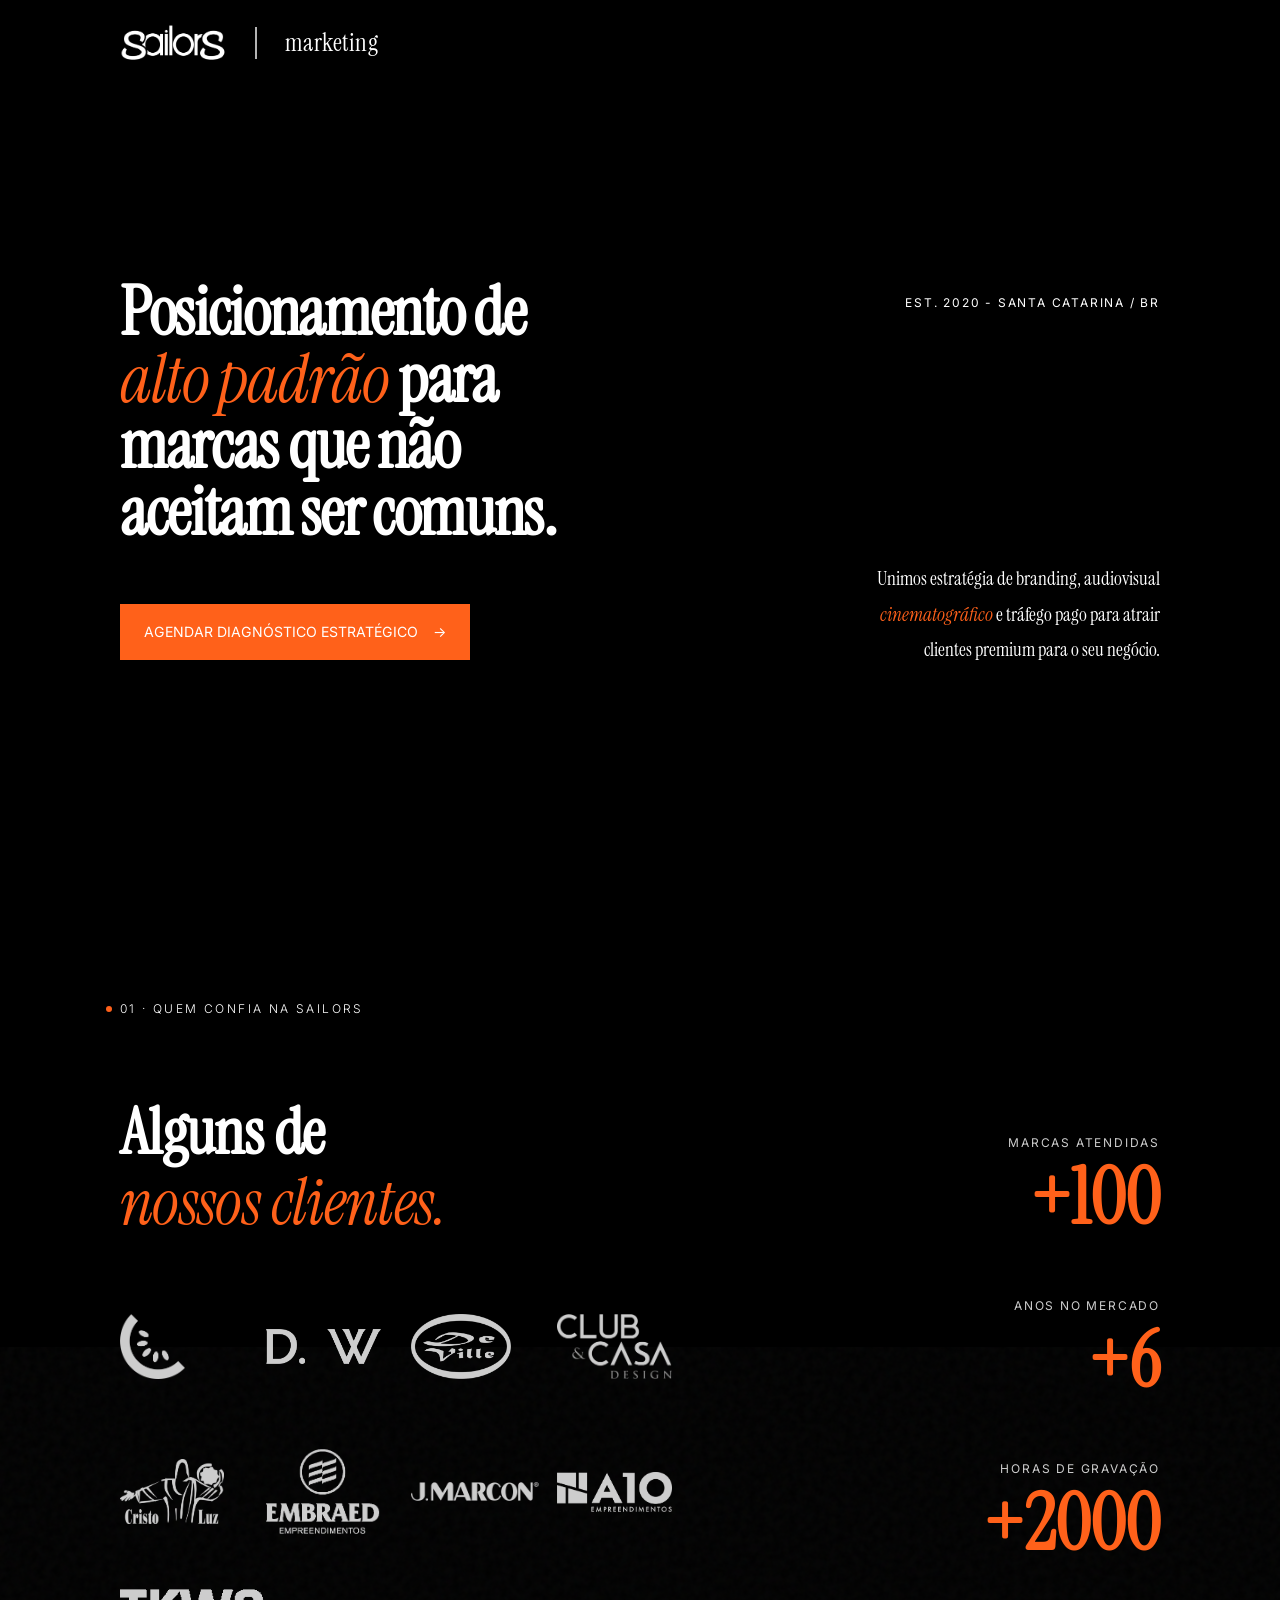
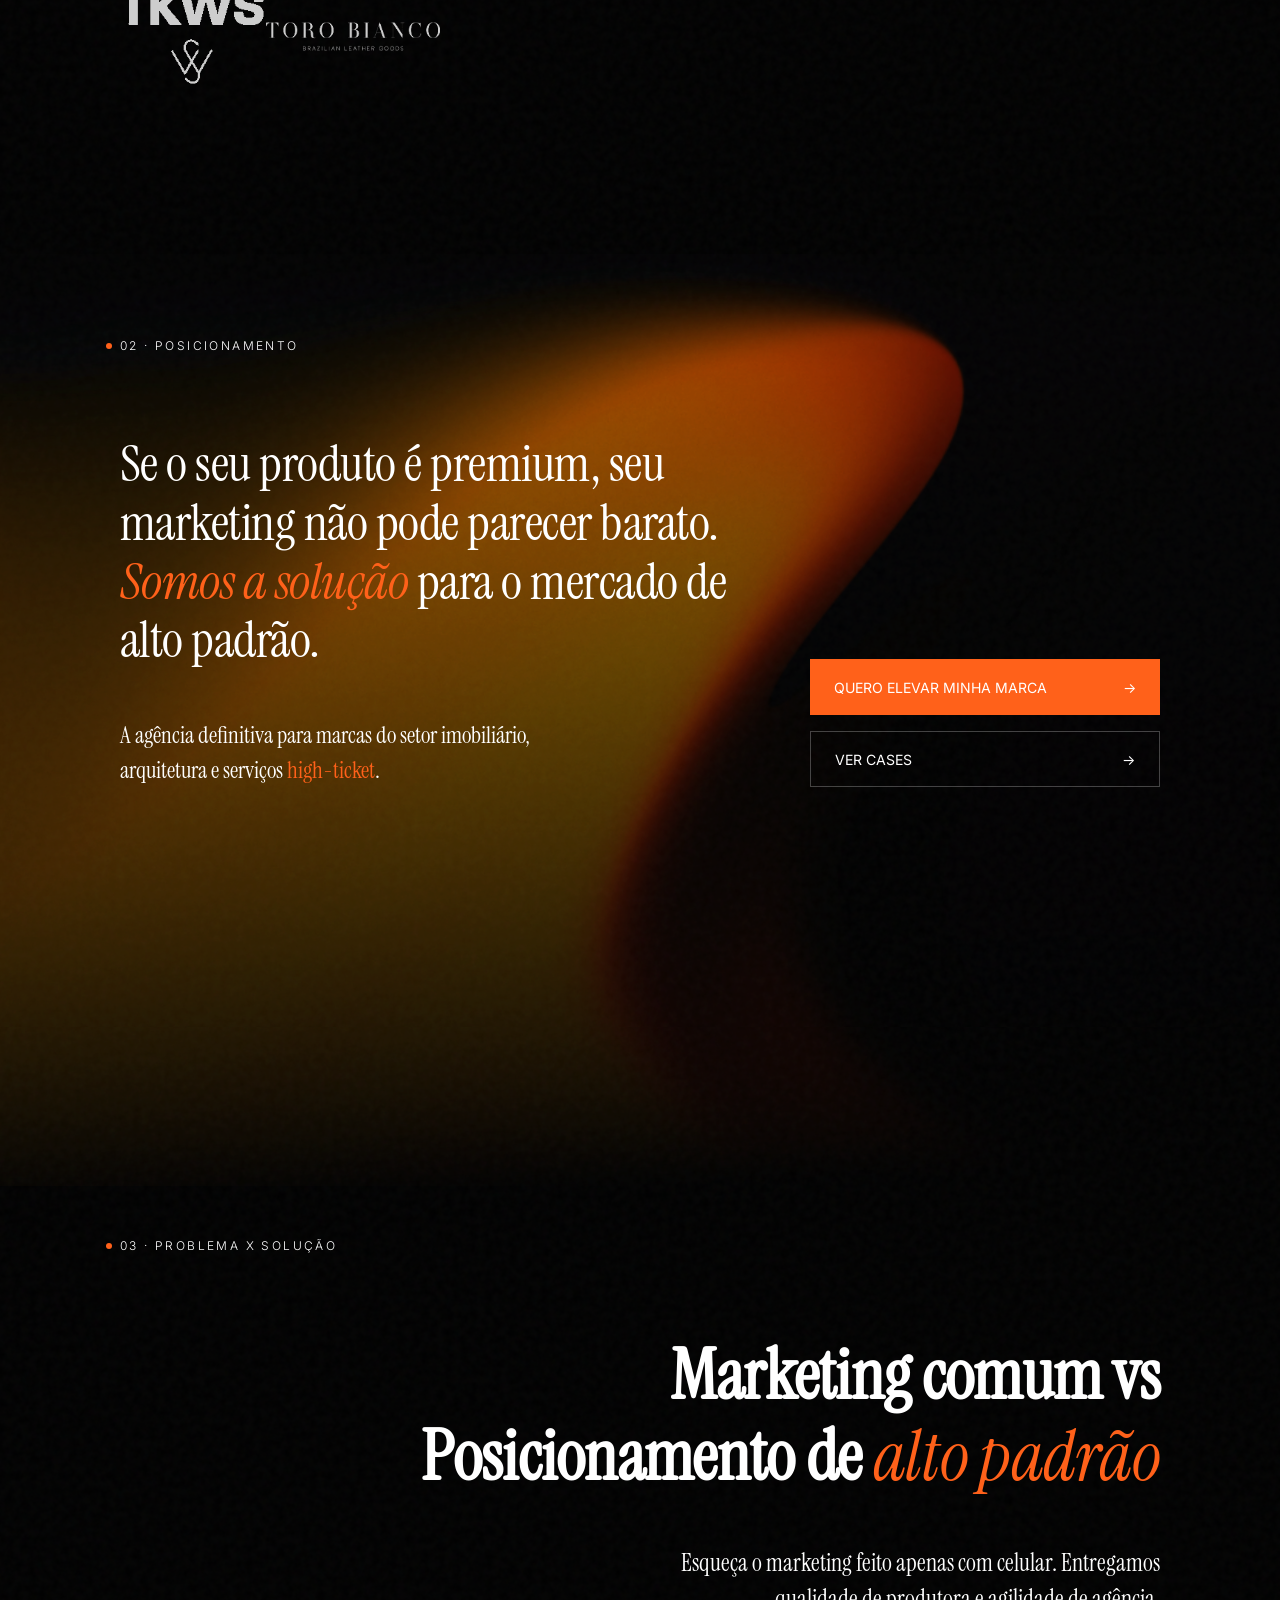
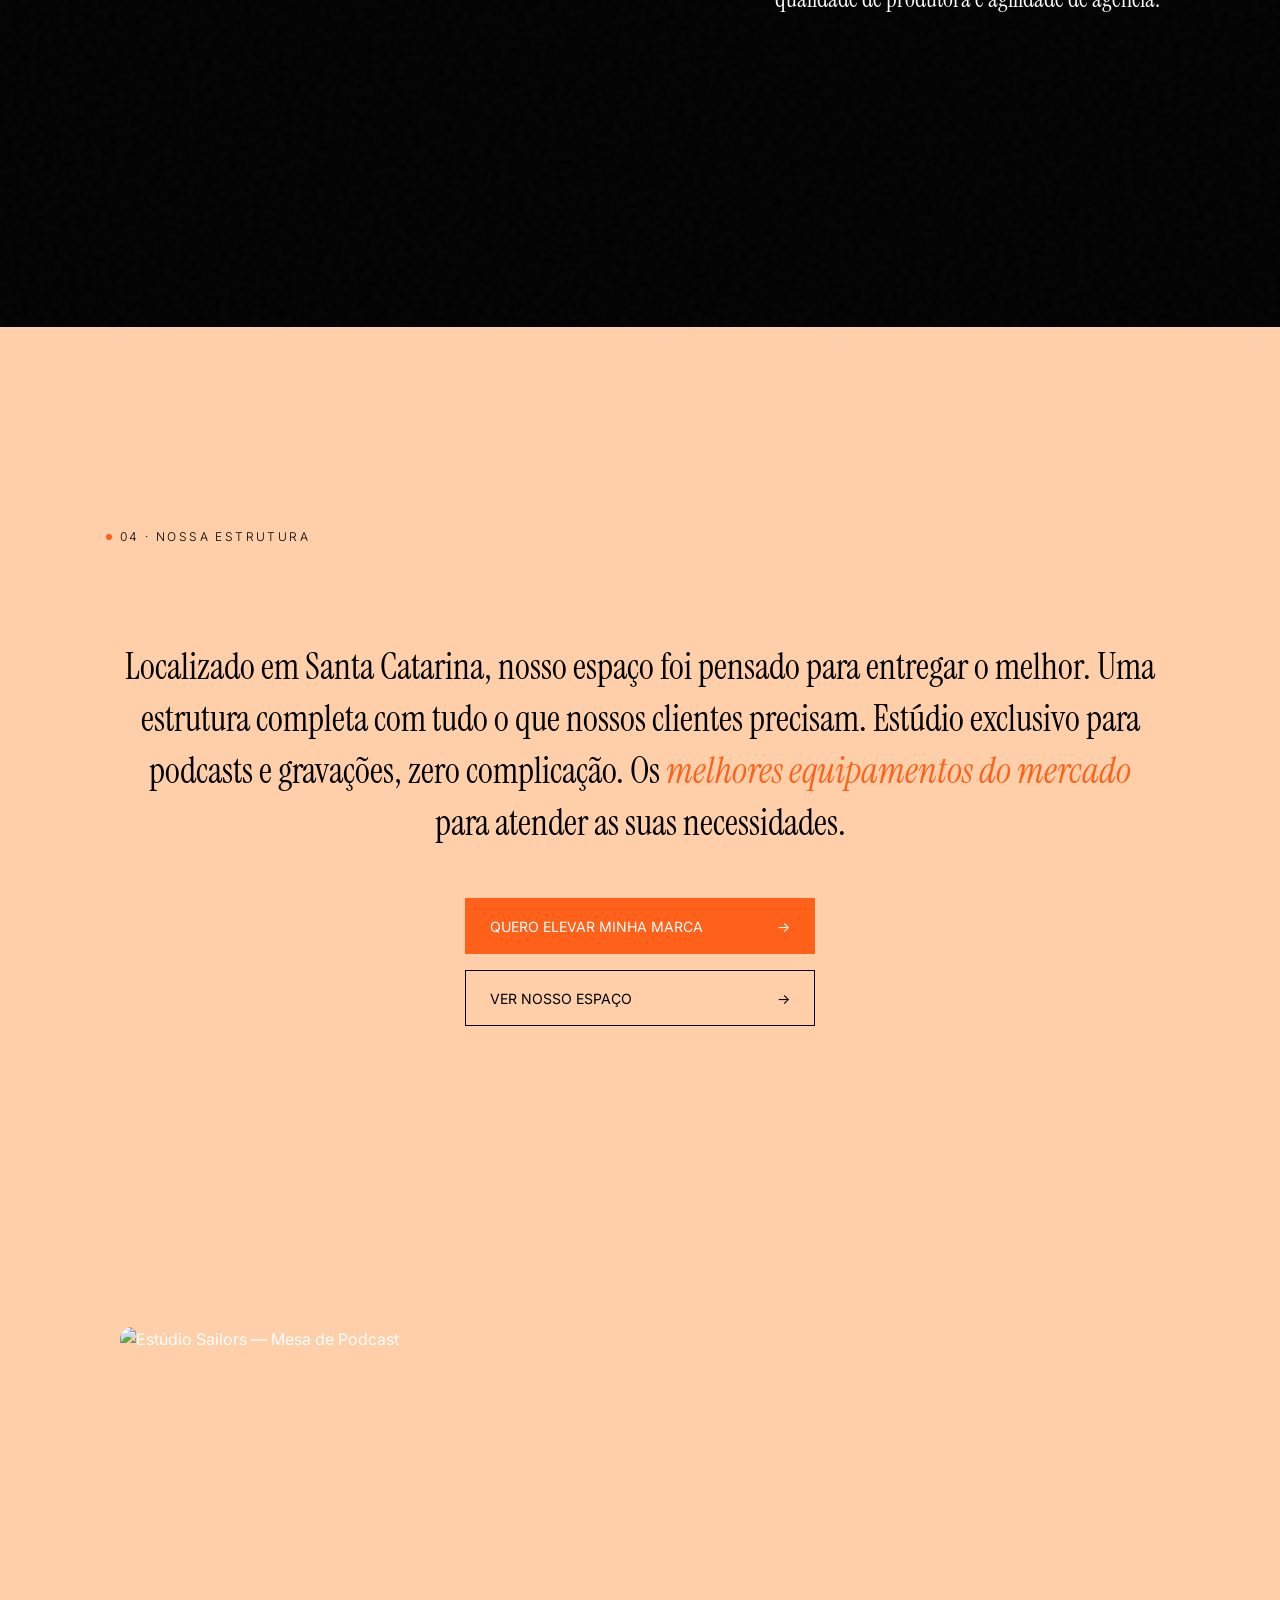
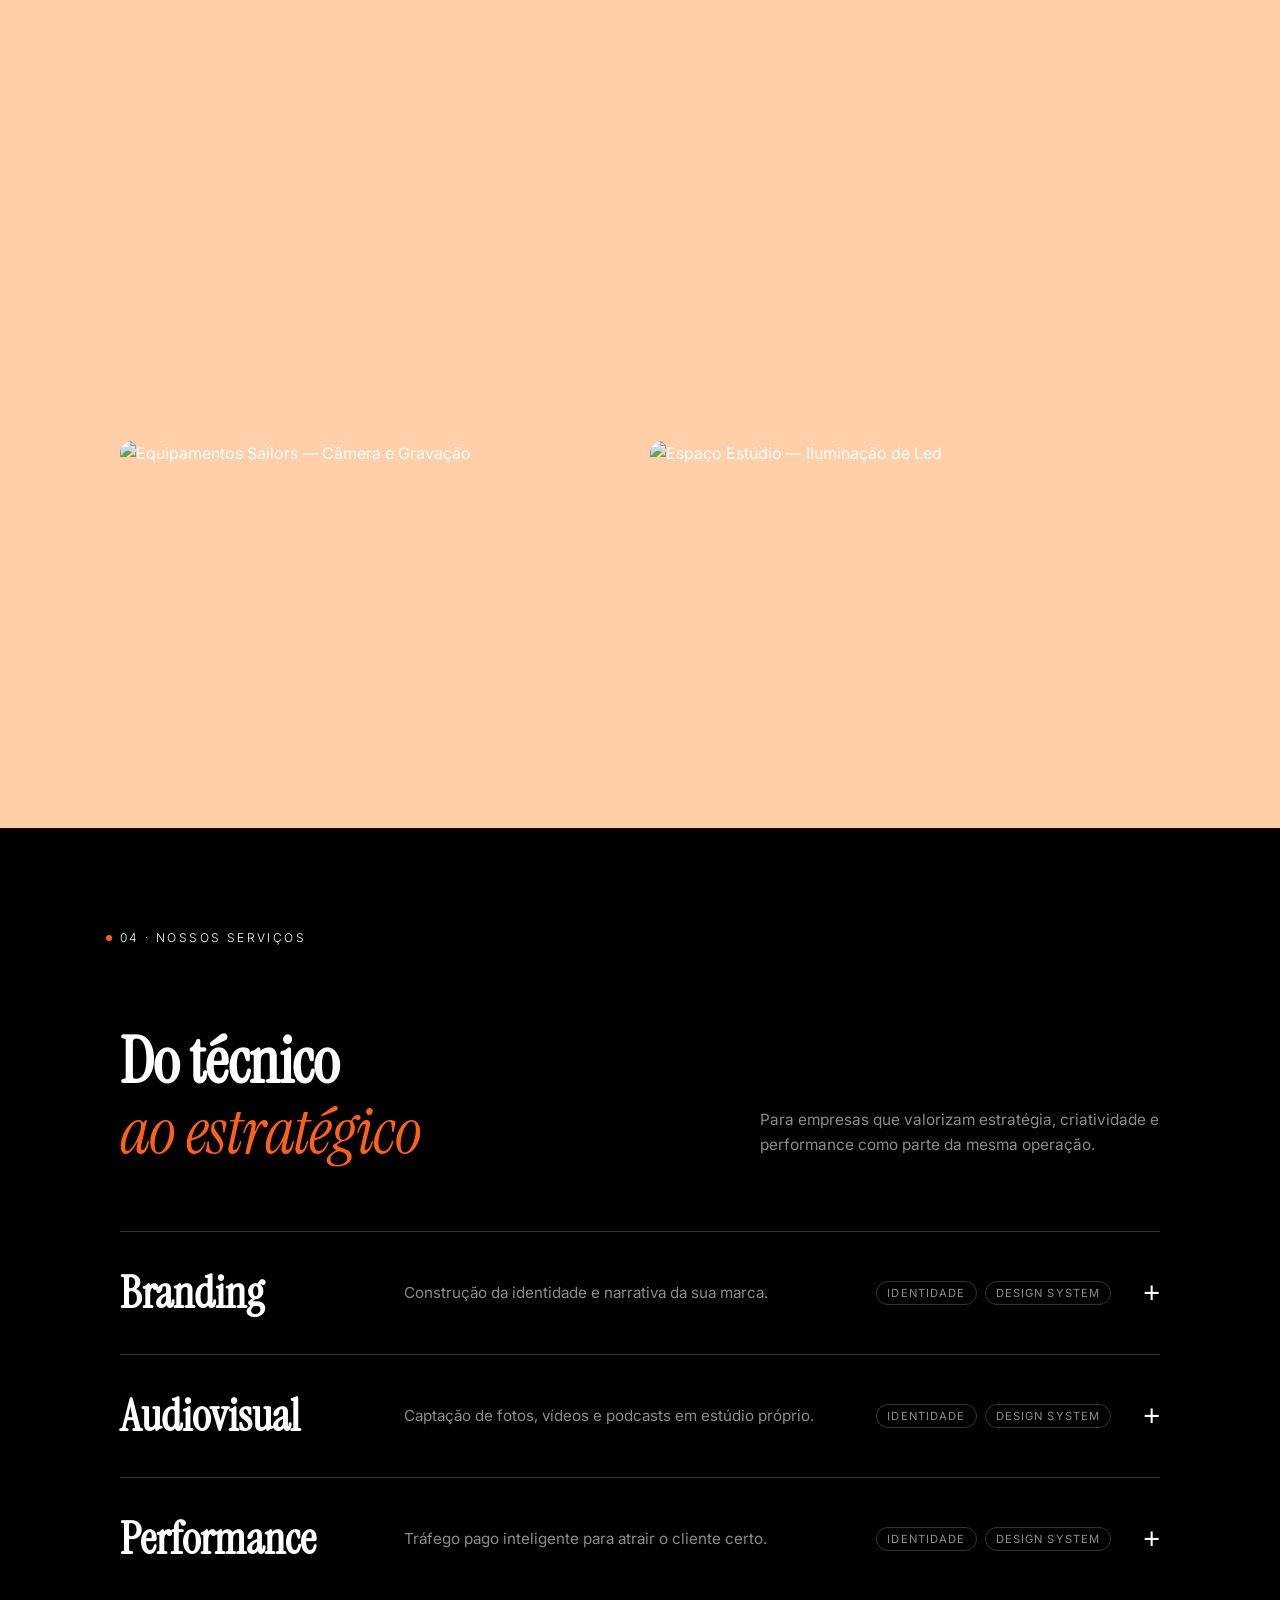
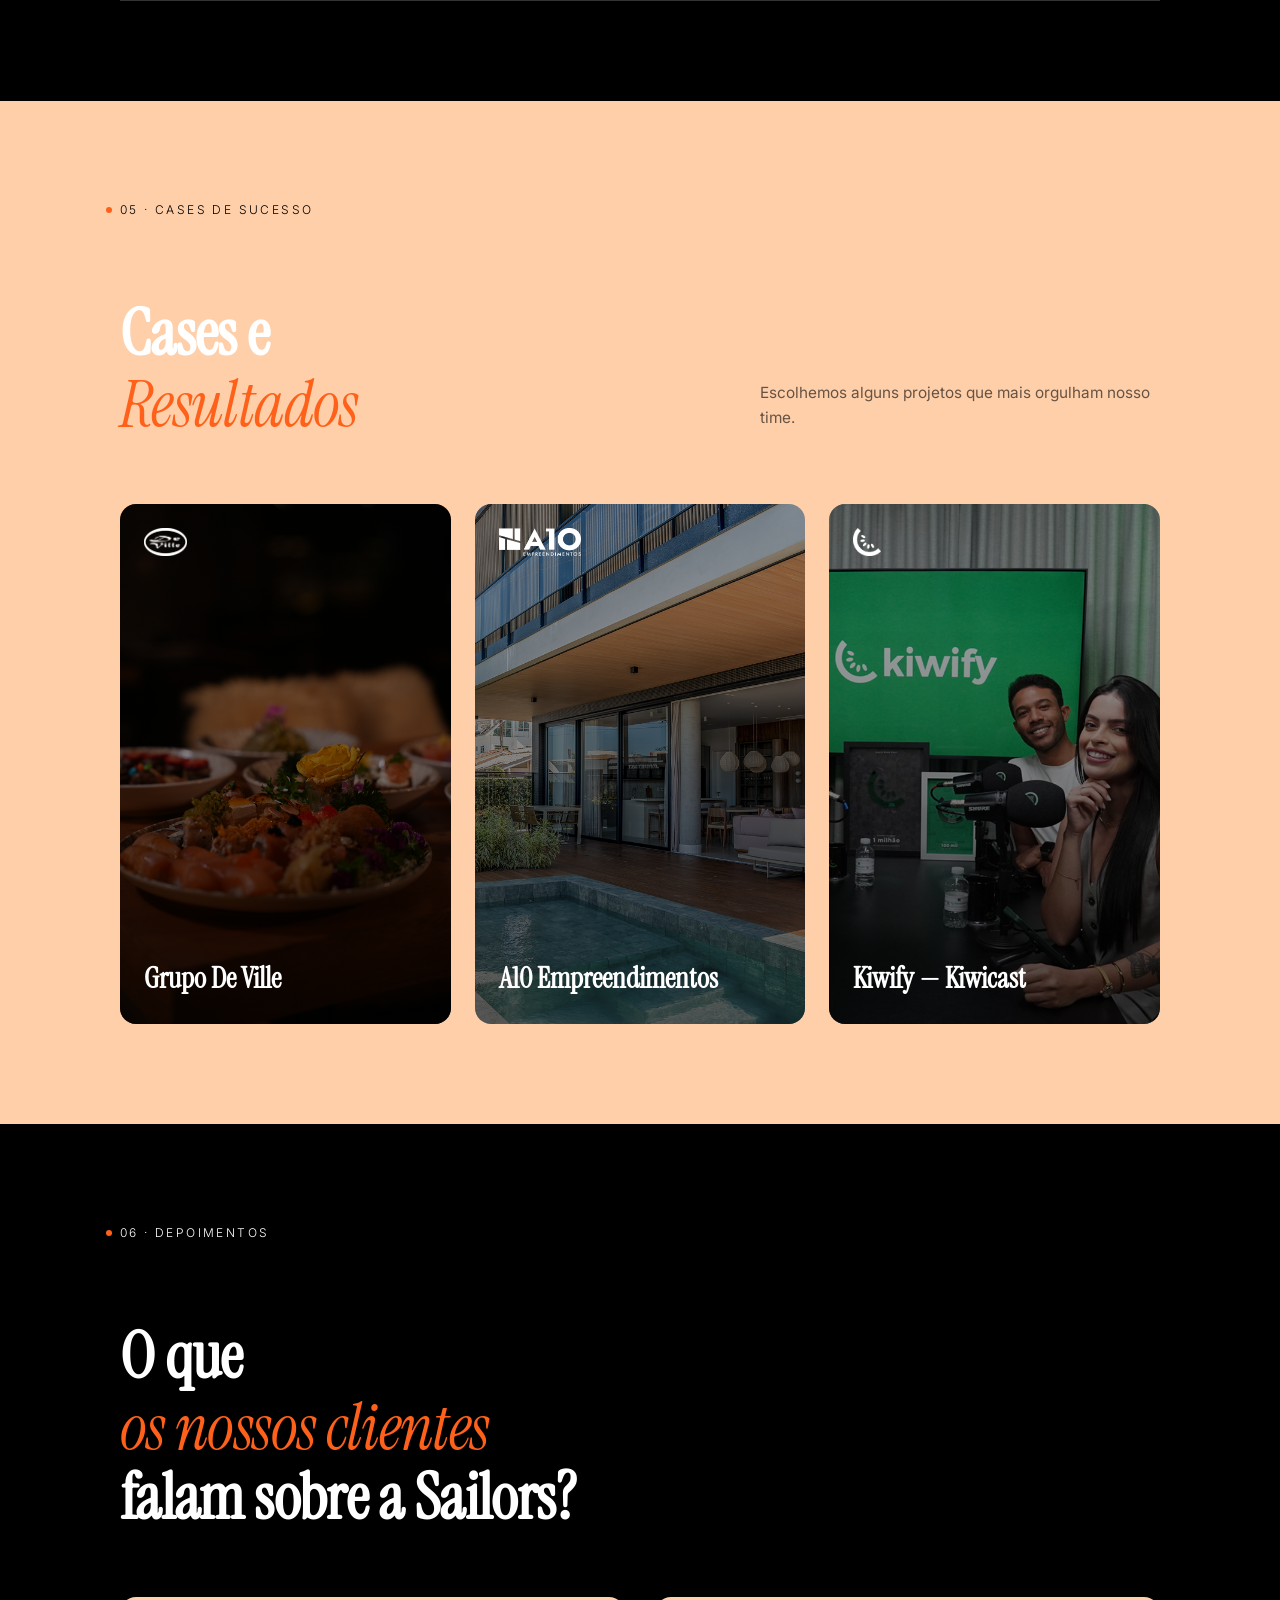
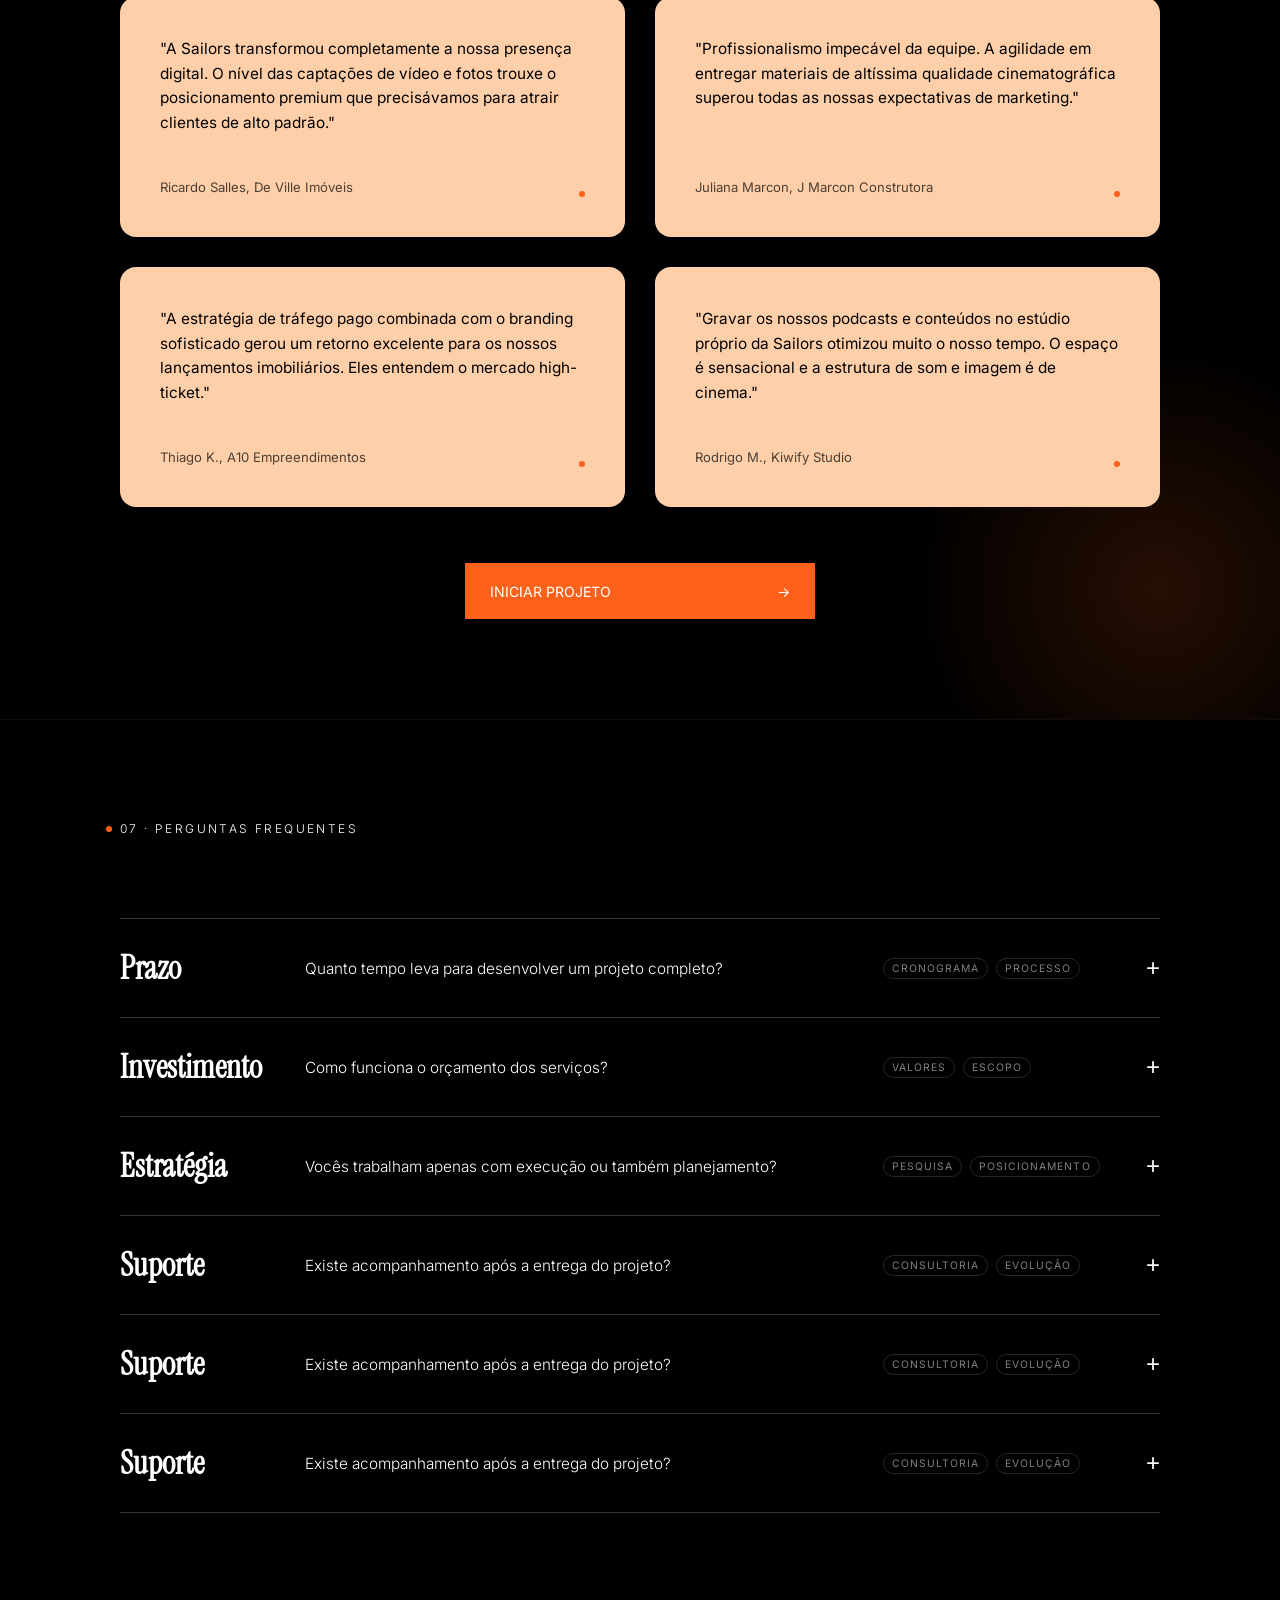
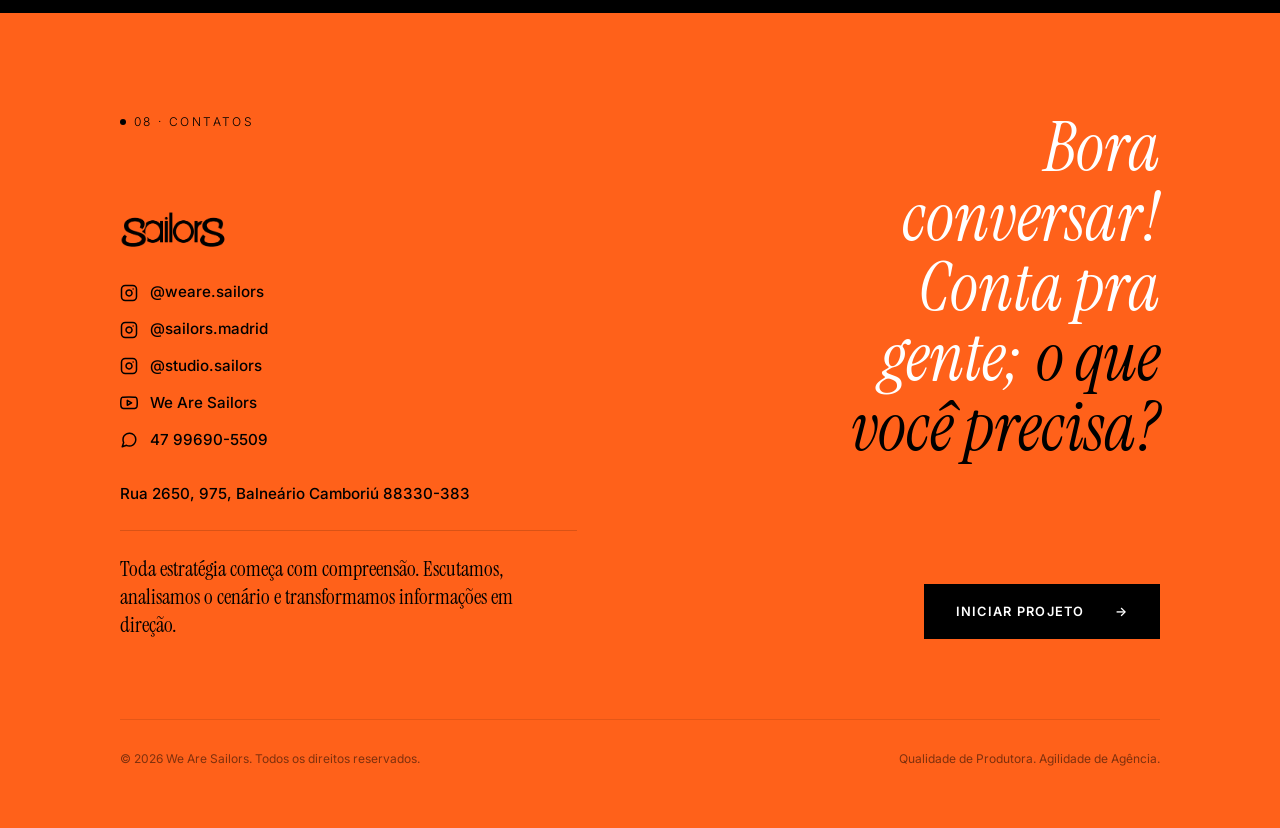
==== desenvolvimento/index.html @ d1869ba7 "feat: restructure repo with producao/ and desenvolvimento/ folders + GitHub Actions FTP auto-deploy" ====
<!DOCTYPE html>
<html lang="pt-BR">
<head>
    <meta charset="UTF-8">
    <meta name="viewport" content="width=device-width, initial-scale=1.0">
    <title>SAILORS Marketing — Posicionamento de Alto Padrão</title>
    <meta name="description" content="Unimos estratégia de branding, audiovisual cinematográfico e tráfego pago para atrair clientes premium para o seu negócio. Posicionamento de alto padrão para marcas de destaque.">
    <!-- Main Stylesheet -->
    <link rel="stylesheet" href="style.css?v=20260624_25">
</head>
<body>

    <!-- Custom Cursor Glow Effect -->
    <div class="cursor-glow" id="cursorGlow"></div>

    <!-- NAVBAR -->
    <header class="navbar">
        <div class="container navbar-container">
            <div class="navbar-brand">
                <img src="logo-sailors.png" alt="Sailors Logo" class="brand-logo-img">
                <div class="brand-divider"></div>
                <span class="brand-subtext">marketing</span>
            </div>
            
            <button class="menu-toggle" id="menuToggle" aria-label="Abrir Menu">
                <span class="bar"></span>
                <span class="bar" style="margin: 5px 0;"></span>
                <span class="bar"></span>
            </button>

            <nav class="nav-menu" id="navMenu">
                <a href="#quem-confia" class="nav-link">Quem Confia</a>
                <a href="#posicionamento" class="nav-link">Posicionamento</a>
                <a href="#nossa-estrutura" class="nav-link">Estrutura</a>
                <a href="#nossos-servicos" class="nav-link">Serviços</a>
                <a href="#cases" class="nav-link">Cases</a>
                <a href="#depoimentos" class="nav-link">Depoimentos</a>
                <a href="#faq" class="nav-link">FAQ</a>
                <a href="#contato" class="nav-link">Contato</a>
            </nav>
        </div>
    </header>

    <!-- HERO AND CONFIA WRAPPER FOR SHARED BACKGROUND -->
    <div class="hero-and-confia-wrapper">
        <!-- SEÇÃO HERO -->
        <section class="section-hero" id="home">
            <div class="container hero-container">
                <div class="hero-grid-v2">
                    <!-- Left Column -->
                    <div class="hero-left-col">
                        <h1 class="hero-headline-v2">
                            Posicionamento de <br>
                            <span class="orange-italic">alto padrão</span> para <br>
                            marcas que não <br>
                            aceitam ser comuns.
                        </h1>
                        <a href="#contato" class="hero-cta-btn">
                            <span>AGENDAR DIAGNÓSTICO ESTRATÉGICO</span>
                            <span class="arrow">&rarr;</span>
                        </a>
                    </div>
                    
                    <!-- Right Column -->
                    <div class="hero-right-col">
                        <!-- Top Right Meta -->
                        <div class="hero-top-meta">
                            EST. 2020 - SANTA CATARINA / BR
                        </div>
                        
                        <!-- Bottom Right Description -->
                        <div class="hero-bottom-desc">
                            <span class="line">Unimos estratégia de branding, audiovisual</span><br>
                            <span class="line"><span class="orange-italic">cinematográfico</span> e tráfego pago para atrair</span><br>
                            <span class="line">clientes premium para o seu negócio.</span>
                        </div>
                    </div>
                </div>
            </div>
        </section>

        <!-- SEÇÃO 01 — QUEM CONFIA NA SAILORS -->
        <section class="section-confia" id="quem-confia">
            <div class="container confia-container">
                <div class="confia-grid">
                    <div class="confia-left">
                        <div class="section-label">
                            <span class="bullet"></span> 01 · QUEM CONFIA NA SAILORS
                        </div>
                        <h2 class="awesome-headline">
                            Alguns de <br>
                            <span class="orange-italic">nossos clientes.</span>
                        </h2>
                        
                        <div class="confia-logos-grid">
                            <div class="logo-item"><img src="assets/v2/logos/logo wikify.png" alt="Kiwify"></div>
                            <div class="logo-item"><img src="assets/v2/logos/DW_logo-reduzido-3.png" alt="DW"></div>
                            <div class="logo-item"><img src="assets/v2/logos/logo de ville.png" alt="De Ville"></div>
                            <div class="logo-item"><img src="assets/v2/logos/club_casa_design.png" alt="Club Casa Design"></div>
                            <div class="logo-item"><img src="assets/v2/logos/2024-10-10-imagens-home-header-logo.webp" alt="Cristo Luz"></div>
                            <div class="logo-item"><img src="assets/v2/logos/embraed.png" alt="Embraed"></div>
                            <div class="logo-item"><img src="assets/v2/logos/j marcon.png" alt="J Marcon"></div>
                            <div class="logo-item"><img src="assets/v2/logos/a10_empreendimentos.png" alt="A10 Empreendimentos"></div>
                            <div class="logo-item"><img src="assets/v2/logos/tkws.png" alt="TKWS"></div>
                            <div class="logo-item"><img src="assets/v2/logos/toro_bianco.png" alt="Toro Bianco"></div>
                        </div>
                    </div>

                    <div class="confia-right">
                        <div class="metric-item">
                            <span class="metric-label">MARCAS ATENDIDAS</span>
                            <span class="metric-number" data-target="100">+0</span>
                        </div>
                        <div class="metric-item">
                            <span class="metric-label">ANOS NO MERCADO</span>
                            <span class="metric-number" data-target="6">+0</span>
                        </div>
                        <div class="metric-item">
                            <span class="metric-label">HORAS DE GRAVAÇÃO</span>
                            <span class="metric-number" data-target="2000">+0</span>
                        </div>
                    </div>
                </div>
            </div>
        </section>
    </div>

    <!-- POSICIONAMENTO E PROBLEMA WRAPPER FOR SHARED BACKGROUND -->
    <div class="posicionamento-and-problema-wrapper">
        <div class="posicionamento-glow-blob"></div>

        <!-- SEÇÃO 02 — POSICIONAMENTO -->
        <section class="section-posicionamento" id="posicionamento">
            <div class="container posicionamento-container">
                <div class="posicionamento-grid">
                    <!-- Left side content -->
                    <div class="posicionamento-left">
                        <div class="section-label">
                            <span class="bullet"></span> 02 · POSICIONAMENTO
                        </div>
                        <h2 class="awesome-headline">
                            Se o seu produto é premium, seu marketing não pode parecer barato. <span class="orange-italic">Somos a solução</span> para o mercado de alto padrão.
                        </h2>
                        <p class="support-text-small">
                            A agência definitiva para marcas do setor imobiliário, arquitetura e serviços <span class="orange-text">high-ticket</span>.
                        </p>
                    </div>
                    
                    <!-- Right side buttons -->
                    <div class="posicionamento-right">
                        <div class="posicionamento-buttons-vertical">
                            <a href="#contato" class="btn-posicionamento-primary">
                                <span>QUERO ELEVAR MINHA MARCA</span>
                                <span class="arrow">&rarr;</span>
                            </a>
                            <a href="#cases" class="btn-posicionamento-outline">
                                <span>VER CASES</span>
                                <span class="arrow">&rarr;</span>
                            </a>
                        </div>
                    </div>
                </div>
            </div>
        </section>

        <!-- SEÇÃO 03 — PROBLEMA X SOLUÇÃO -->
        <section class="section-problema-solucao" id="problema-solucao">
            <div class="container problema-container">
                <div class="section-label">
                    <span class="bullet"></span> 03 · PROBLEMA X SOLUÇÃO
                </div>
                <div class="problema-content-right">
                    <h2 class="awesome-headline">
                        Marketing comum vs <br>
                        Posicionamento de <span class="orange-italic">alto padrão</span>
                    </h2>
                    <p class="support-text-small">
                        Esqueça o marketing feito apenas com celular. Entregamos <br>
                        qualidade de produtora e agilidade de agência.
                    </p>
                </div>
            </div>
        </section>
    </div>

    <!-- SEÇÃO 04 — NOSSA ESTRUTURA (TEXTO) -->
    <section class="section-estrutura-texto" id="nossa-estrutura">
        <div class="container estrutura-container">
            <div class="estrutura-content-block">
                <div class="section-label">
                    <span class="bullet"></span> 04 · NOSSA ESTRUTURA
                </div>
                <p class="estrutura-text">
                    Localizado em Santa Catarina, nosso espaço foi pensado para entregar o melhor. Uma estrutura completa com tudo o que nossos clientes precisam. Estúdio exclusivo para podcasts e gravações, zero complicação. Os <span class="orange-highlight">melhores equipamentos do mercado</span> para atender as suas necessidades.
                </p>
                <div class="estrutura-buttons-vertical">
                    <a href="#contato" class="btn-primary">
                        <span>QUERO ELEVAR MINHA MARCA</span>
                        <span class="arrow">&rarr;</span>
                    </a>
                    <a href="#estrutura-fotos" class="btn-outline-black">
                        <span>VER NOSSO ESPAÇO</span>
                        <span class="arrow">&rarr;</span>
                    </a>
                </div>
            </div>
        </div>
    </section>

    <!-- SEÇÃO 04b — NOSSA ESTRUTURA (IMAGENS) -->
    <section class="section-estrutura-imagens" id="estrutura-fotos">
        <div class="container">
            <!-- Bloco de imagens com alternância (fade) em cada slot -->
            <div class="estrutura-images-block">
                <!-- Imagem Grande acima (Slideshow Slot 1 - Aspect Ratio 3:2) -->
                <div class="estrutura-img-large slideshow-slot">
                    <img src="assets/v2/images/estudio/Editadas Equipe Sailors2.jpg" alt="Estúdio Sailors — Mesa de Podcast" class="slide active">
                    <img src="assets/v2/images/estudio/Sailors26.jpg" alt="Estúdio Sailors — Sala de Gravação" class="slide">
                </div>
                
                <!-- Duas menores abaixo lado a lado -->
                <div class="estrutura-images-bottom">
                    <!-- Slideshow Slot 2 (Inferior Esquerdo - Aspect Ratio 16:9) -->
                    <div class="estrutura-img-small slideshow-slot">
                        <img src="assets/v2/images/estudio/IMG_6941 1.png" alt="Equipamentos Sailors — Câmera e Gravação" class="slide active">
                        <img src="assets/v2/images/estudio/Editadas Equipe Sailors52 1.png" alt="Estúdio Sailors — Bastidores" class="slide">
                    </div>
                    <!-- Slideshow Slot 3 (Inferior Direito - Aspect Ratio 16:9) -->
                    <div class="estrutura-img-small slideshow-slot">
                        <img src="assets/v2/images/estudio/Sailors3 1.png" alt="Espaço Estúdio — Iluminação de Led" class="slide active">
                        <img src="assets/v2/images/estudio/grdr 2025-08-12 110555.405 1.png" alt="Espaço Estúdio — Detalhe Refletores" class="slide">
                    </div>
                </div>
            </div>
        </div>
    </section>

    <!-- SEÇÃO 04 (Repetida) — NOSSOS SERVIÇOS -->
    <section class="section-servicos" id="nossos-servicos">
        <div class="container servicos-container">
            <div class="section-label">
                <span class="bullet"></span> 04 · NOSSOS SERVIÇOS
            </div>
            
            <div class="servicos-header">
                <div class="servicos-header-left">
                    <h2 class="awesome-headline">
                        Do técnico <br>
                        <span class="orange-italic">ao estratégico</span>
                    </h2>
                </div>
                <div class="servicos-header-right">
                    <p class="support-text-small">
                        Para empresas que valorizam estratégia, criatividade e performance como parte da mesma operação.
                    </p>
                </div>
            </div>

            <!-- accordion list -->
            <div class="accordion-container">
                <!-- Item 1 -->
                <div class="accordion-item">
                    <button class="accordion-trigger" aria-expanded="false">
                        <span class="service-name">Branding</span>
                        <span class="service-desc-preview">Construção da identidade e narrativa da sua marca.</span>
                        <div class="service-tags-wrapper">
                            <span class="service-tag">IDENTIDADE</span>
                            <span class="service-tag">DESIGN SYSTEM</span>
                        </div>
                        <span class="accordion-icon">+</span>
                    </button>
                    <div class="accordion-content">
                        <p>Ajudamos empresas a descobrirem quem são, o que defendem e como querem ser lembradas. Desenvolvemos a identidade e a narrativa da sua marca do zero — definindo propósito, personalidade e tom de voz — para que cada mensagem transmita autenticidade e gere conexão real com o público certo.</p>
                    </div>
                </div>

                <!-- Item 2 -->
                <div class="accordion-item">
                    <button class="accordion-trigger" aria-expanded="false">
                        <span class="service-name">Audiovisual</span>
                        <span class="service-desc-preview">Captação de fotos, vídeos e podcasts em estúdio próprio.</span>
                        <div class="service-tags-wrapper">
                            <span class="service-tag">IDENTIDADE</span>
                            <span class="service-tag">DESIGN SYSTEM</span>
                        </div>
                        <span class="accordion-icon">+</span>
                    </button>
                    <div class="accordion-content">
                        <p>Produzimos fotos, vídeos e podcasts em estúdio próprio, com estrutura completa para transformar suas ideias em conteúdo visual e sonoro de alta qualidade — pronto para engajar e impactar em qualquer plataforma.</p>
                    </div>
                </div>

                <!-- Item 3 -->
                <div class="accordion-item">
                    <button class="accordion-trigger" aria-expanded="false">
                        <span class="service-name">Performance</span>
                        <span class="service-desc-preview">Tráfego pago inteligente para atrair o cliente certo.</span>
                        <div class="service-tags-wrapper">
                            <span class="service-tag">IDENTIDADE</span>
                            <span class="service-tag">DESIGN SYSTEM</span>
                        </div>
                        <span class="accordion-icon">+</span>
                    </button>
                    <div class="accordion-content">
                        <p>Criamos e gerenciamos campanhas de tráfego pago com estratégia, levando sua marca até as pessoas certas, no momento certo — maximizando resultados e transformando cliques em clientes reais.</p>
                    </div>
                </div>
            </div>
        </div>
    </section>

    <!-- SEÇÃO 05 — CASES DE SUCESSO -->
    <section class="section-cases" id="cases">
        <div class="container cases-container">
            <div class="section-label">
                <span class="bullet"></span> 05 · CASES DE SUCESSO
            </div>
            <div class="cases-header">
                <div class="cases-header-left">
                    <h2 class="awesome-headline">
                        Cases e <br>
                        <span class="orange-italic">Resultados</span>
                    </h2>
                </div>
                <div class="cases-header-right">
                    <p class="support-text-small">
                        Escolhemos alguns projetos que mais orgulham nosso time.
                    </p>
                </div>
            </div>

            <div class="cases-grid">
                <!-- Card 1: Grupo De Ville -->
                <div class="case-card" style="background-image: url('assets/v2/images/de ville.png');">
                    <img src="assets/v2/logos/logo de ville.png" alt="De Ville Logo" class="case-logo">
                    <span class="case-title-bottom">Grupo De Ville</span>
                    
                    <div class="case-hover-overlay">
                        <img src="assets/v2/logos/logo de ville.png" alt="De Ville Logo" class="case-logo">
                        <div class="case-hover-top">
                            <div class="case-section-block">
                                <span class="case-subtitle">O desafio</span>
                                <p class="case-desc">A marca buscava se posicionar no mercado premium através de um conteúdo que realmente transmitisse o valor das suas peças.</p>
                            </div>
                            <div class="case-section-block">
                                <span class="case-subtitle">A solução</span>
                                <p class="case-desc">Desenvolvemos uma estratégia de branding focada em sofisticação, com campanhas de captação cinematográficas.</p>
                            </div>
                            <div class="case-section-block">
                                <span class="case-subtitle">E o resultado?</span>
                                <p class="case-desc">Mais de 1 milhão de visualizações orgânicas e posicionamento consolidado no setor de alto padrão.</p>
                            </div>
                        </div>
                        <span class="case-hover-bottom-title">Grupo De Ville</span>
                    </div>
                </div>

                <!-- Card 2: A10 Empreendimentos -->
                <div class="case-card" style="background-image: url('assets/v2/images/A10.png');">
                    <img src="assets/v2/logos/a10_empreendimentos.png" alt="A10 Logo" class="case-logo">
                    <span class="case-title-bottom">A10 Empreendimentos</span>
                    
                    <div class="case-hover-overlay">
                        <img src="assets/v2/logos/a10_empreendimentos.png" alt="A10 Logo" class="case-logo">
                        <div class="case-hover-top">
                            <div class="case-section-block">
                                <span class="case-subtitle">O desafio</span>
                                <p class="case-desc">O desafio do cliente consistia em comunicar de forma elegante as suas soluções exclusivas para investidores de alto padrão.</p>
                            </div>
                            <div class="case-section-block">
                                <span class="case-subtitle">A solução</span>
                                <p class="case-desc">Estruturamos campanhas audiovisuais focadas na experiência, integrando tráfego qualificado de alta conversão.</p>
                            </div>
                            <div class="case-section-block">
                                <span class="case-subtitle">E o resultado?</span>
                                <p class="case-desc">Vendas aceleradas de lançamentos de luxo e reconhecimento imediato de autoridade no mercado.</p>
                            </div>
                        </div>
                        <span class="case-hover-bottom-title">A10 Empreendimentos</span>
                    </div>
                </div>

                <!-- Card 3: Kiwify -->
                <div class="case-card" style="background-image: url('assets/v2/images/kiwifi.png');">
                    <img src="assets/v2/logos/logo wikify.png" alt="Kiwify Logo" class="case-logo">
                    <span class="case-title-bottom">Kiwify — Kiwicast</span>
                    
                    <div class="case-hover-overlay">
                        <img src="assets/v2/logos/logo wikify.png" alt="Kiwify Logo" class="case-logo">
                        <div class="case-hover-top">
                            <div class="case-section-block">
                                <span class="case-subtitle">O desafio</span>
                                <p class="case-desc">A Kiwify necessitava de uma estrutura completa e com agilidade profissional para gravação consistente de seus podcasts.</p>
                            </div>
                            <div class="case-section-block">
                                <span class="case-subtitle">A solução</span>
                                <p class="case-desc">Disponibilizamos nosso estúdio próprio exclusivo, com captação cinematográfica multicâmera e edição ágil.</p>
                            </div>
                            <div class="case-section-block">
                                <span class="case-subtitle">E o resultado?</span>
                                <p class="case-desc">Garantia de episódios impecáveis com alcance nacional, fortalecendo a autoridade da marca no setor digital.</p>
                            </div>
                        </div>
                        <span class="case-hover-bottom-title">Kiwify — Kiwicast</span>
                    </div>
                </div>
            </div>
        </div>
    </section>

    <!-- SEÇÃO 06 — DEPOIMENTOS -->
    <section class="section-depoimentos" id="depoimentos">
        <div class="depoimentos-glow-blob"></div>
        <div class="container depoimentos-container">
            <div class="depoimentos-header">
                <div class="section-label">
                    <span class="bullet"></span> 06 · DEPOIMENTOS
                </div>
                <h2 class="awesome-headline">
                    O que <br>
                    <span class="orange-italic">os nossos clientes</span> <br>
                    falam sobre a Sailors?
                </h2>
            </div>

            <div class="depoimentos-grid">
                <!-- Card 1 -->
                <div class="depoimento-card">
                    <p class="depoimento-text">"A Sailors transformou completamente a nossa presença digital. O nível das captações de vídeo e fotos trouxe o posicionamento premium que precisávamos para atrair clientes de alto padrão."</p>
                    <div class="depoimento-author">Ricardo Salles, De Ville Imóveis</div>
                    <span class="depoimento-dot"></span>
                </div>

                <!-- Card 2 -->
                <div class="depoimento-card">
                    <p class="depoimento-text">"Profissionalismo impecável da equipe. A agilidade em entregar materiais de altíssima qualidade cinematográfica superou todas as nossas expectativas de marketing."</p>
                    <div class="depoimento-author">Juliana Marcon, J Marcon Construtora</div>
                    <span class="depoimento-dot"></span>
                </div>

                <!-- Card 3 -->
                <div class="depoimento-card">
                    <p class="depoimento-text">"A estratégia de tráfego pago combinada com o branding sofisticado gerou um retorno excelente para os nossos lançamentos imobiliários. Eles entendem o mercado high-ticket."</p>
                    <div class="depoimento-author">Thiago K., A10 Empreendimentos</div>
                    <span class="depoimento-dot"></span>
                </div>

                <!-- Card 4 -->
                <div class="depoimento-card">
                    <p class="depoimento-text">"Gravar os nossos podcasts e conteúdos no estúdio próprio da Sailors otimizou muito o nosso tempo. O espaço é sensacional e a estrutura de som e imagem é de cinema."</p>
                    <div class="depoimento-author">Rodrigo M., Kiwify Studio</div>
                    <span class="depoimento-dot"></span>
                </div>
            </div>

            <div class="depoimentos-cta">
                <a href="#contato" class="btn-primary">
                    <span>INICIAR PROJETO</span>
                    <span class="arrow">&rarr;</span>
                </a>
            </div>
        </div>
    </section>

    <!-- SEÇÃO 07 — PERGUNTAS FREQUENTES -->
    <section class="section-faq" id="faq">
        <div class="container faq-container">
            <div class="faq-header">
                <div class="section-label">
                    <span class="bullet"></span> 07 · PERGUNTAS FREQUENTES
                </div>
            </div>

            <div class="faq-accordion-container">
                <!-- FAQ Item 1 -->
                <div class="faq-item">
                    <button class="faq-trigger" aria-expanded="false">
                        <span class="faq-category">Prazo</span>
                        <span class="faq-question-text">Quanto tempo leva para desenvolver um projeto completo?</span>
                        <div class="faq-tags-wrapper">
                            <span class="faq-tag">CRONOGRAMA</span>
                            <span class="faq-tag">PROCESSO</span>
                        </div>
                        <span class="faq-icon">+</span>
                    </button>
                    <div class="faq-answer-block">
                        O prazo varia conforme a complexidade e escopo de cada projeto, girando em torno de 30 a 60 dias para um desenvolvimento completo de branding estratégico e estrutura audiovisual.
                    </div>
                </div>

                <!-- FAQ Item 2 -->
                <div class="faq-item">
                    <button class="faq-trigger" aria-expanded="false">
                        <span class="faq-category">Investimento</span>
                        <span class="faq-question-text">Como funciona o orçamento dos serviços?</span>
                        <div class="faq-tags-wrapper">
                            <span class="faq-tag">VALORES</span>
                            <span class="faq-tag">ESCOPO</span>
                        </div>
                        <span class="faq-icon">+</span>
                    </button>
                    <div class="faq-answer-block">
                        Trabalhamos com propostas sob medida de acordo com as necessidades específicas da sua marca. Agende um diagnóstico para estruturarmos o melhor escopo financeiro.
                    </div>
                </div>

                <!-- FAQ Item 3 -->
                <div class="faq-item">
                    <button class="faq-trigger" aria-expanded="false">
                        <span class="faq-category">Estratégia</span>
                        <span class="faq-question-text">Vocês trabalham apenas com execução ou também planejamento?</span>
                        <div class="faq-tags-wrapper">
                            <span class="faq-tag">PESQUISA</span>
                            <span class="faq-tag">POSICIONAMENTO</span>
                        </div>
                        <span class="faq-icon">+</span>
                    </button>
                    <div class="faq-answer-block">
                        Unimos ambos de ponta a ponta. Nosso trabalho começa no diagnóstico estratégico e planejamento de posicionamento de alto padrão, seguido pela execução audiovisual e performance de tráfego.
                    </div>
                </div>

                <!-- FAQ Item 4 -->
                <div class="faq-item">
                    <button class="faq-trigger" aria-expanded="false">
                        <span class="faq-category">Suporte</span>
                        <span class="faq-question-text">Existe acompanhamento após a entrega do projeto?</span>
                        <div class="faq-tags-wrapper">
                            <span class="faq-tag">CONSULTORIA</span>
                            <span class="faq-tag">EVOLUÇÃO</span>
                        </div>
                        <span class="faq-icon">+</span>
                    </button>
                    <div class="faq-answer-block">
                        Sim, oferecemos suporte contínuo de consultoria e acompanhamento estratégico de performance para garantir a consistência das campanhas e a evolução da sua marca.
                    </div>
                </div>

                <!-- FAQ Item 5 -->
                <div class="faq-item">
                    <button class="faq-trigger" aria-expanded="false">
                        <span class="faq-category">Suporte</span>
                        <span class="faq-question-text">Existe acompanhamento após a entrega do projeto?</span>
                        <div class="faq-tags-wrapper">
                            <span class="faq-tag">CONSULTORIA</span>
                            <span class="faq-tag">EVOLUÇÃO</span>
                        </div>
                        <span class="faq-icon">+</span>
                    </button>
                    <div class="faq-answer-block">
                        Sim, oferecemos suporte contínuo de consultoria e acompanhamento estratégico de performance para garantir a consistência das campanhas e a evolução da sua marca.
                    </div>
                </div>

                <!-- FAQ Item 6 -->
                <div class="faq-item">
                    <button class="faq-trigger" aria-expanded="false">
                        <span class="faq-category">Suporte</span>
                        <span class="faq-question-text">Existe acompanhamento após a entrega do projeto?</span>
                        <div class="faq-tags-wrapper">
                            <span class="faq-tag">CONSULTORIA</span>
                                <span class="faq-tag">EVOLUÇÃO</span>
                        </div>
                        <span class="faq-icon">+</span>
                    </button>
                    <div class="faq-answer-block">
                        Sim, oferecemos suporte contínuo de consultoria e acompanhamento estratégico de performance para garantir a consistência das campanhas e a evolução da sua marca.
                    </div>
                </div>
            </div>
        </div>
    </section>

    <!-- SEÇÃO 08 — CONTATOS & FOOTER -->
    <section class="section-contatos" id="contato">
        <div class="container contatos-container">
            <div class="contatos-grid">
                <div class="contatos-left">
                    <div class="section-label">
                        <span class="bullet"></span> 08 · CONTATOS
                    </div>
                    <img src="logo-sailors.png" alt="Sailors Logo" class="footer-logo-img">
                    
                    <div class="social-links-grid">
                        <a href="https://instagram.com/weare.sailors" target="_blank" class="social-link">
                            <svg class="social-icon" viewBox="0 0 24 24" fill="none" stroke="currentColor" stroke-width="2" stroke-linecap="round" stroke-linejoin="round"><rect x="2" y="2" width="20" height="20" rx="5" ry="5"></rect><path d="M16 11.37A4 4 0 1 1 12.63 8 4 4 0 0 1 16 11.37z"></path><line x1="17.5" y1="6.5" x2="17.51" y2="6.5"></line></svg>
                            <span>@weare.sailors</span>
                        </a>
                        <a href="https://instagram.com/sailors.madrid" target="_blank" class="social-link">
                            <svg class="social-icon" viewBox="0 0 24 24" fill="none" stroke="currentColor" stroke-width="2" stroke-linecap="round" stroke-linejoin="round"><rect x="2" y="2" width="20" height="20" rx="5" ry="5"></rect><path d="M16 11.37A4 4 0 1 1 12.63 8 4 4 0 0 1 16 11.37z"></path><line x1="17.5" y1="6.5" x2="17.51" y2="6.5"></line></svg>
                            <span>@sailors.madrid</span>
                        </a>
                        <a href="https://instagram.com/studio.sailors" target="_blank" class="social-link">
                            <svg class="social-icon" viewBox="0 0 24 24" fill="none" stroke="currentColor" stroke-width="2" stroke-linecap="round" stroke-linejoin="round"><rect x="2" y="2" width="20" height="20" rx="5" ry="5"></rect><path d="M16 11.37A4 4 0 1 1 12.63 8 4 4 0 0 1 16 11.37z"></path><line x1="17.5" y1="6.5" x2="17.51" y2="6.5"></line></svg>
                            <span>@studio.sailors</span>
                        </a>
                        <a href="https://www.youtube.com/@agenciasailors" target="_blank" class="social-link">
                            <svg class="social-icon" viewBox="0 0 24 24" fill="none" stroke="currentColor" stroke-width="2" stroke-linecap="round" stroke-linejoin="round"><path d="M22.54 6.42a2.78 2.78 0 0 0-1.94-2C18.88 4 12 4 12 4s-6.88 0-8.6.46a2.78 2.78 0 0 0-1.94 2A29 29 0 0 0 1 11.75a29 29 0 0 0 .46 5.33A2.78 2.78 0 0 0 3.4 19c1.72.46 8.6.46 8.6.46s6.88 0 8.6-.46a2.78 2.78 0 0 0 1.94-2 29 29 0 0 0 .46-5.25 29 29 0 0 0-.46-5.33z"></path><polygon points="9.75 15.02 15.5 11.75 9.75 8.48 9.75 15.02"></polygon></svg>
                            <span>We Are Sailors</span>
                        </a>
                        <a href="https://wa.me/5547996905509" target="_blank" class="social-link">
                            <svg class="social-icon" viewBox="0 0 24 24" fill="none" stroke="currentColor" stroke-width="2" stroke-linecap="round" stroke-linejoin="round"><path d="M21 11.5a8.38 8.38 0 0 1-.9 3.8 8.5 8.5 0 0 1-7.6 4.7 8.38 8.38 0 0 1-3.8-.9L3 21l1.9-5.7a8.38 8.38 0 0 1-.9-3.8 8.5 8.5 0 0 1 4.7-7.6 8.38 8.38 0 0 1 3.8-.9h.5a8.48 8.48 0 0 1 8 8v.5z"></path></svg>
                            <span>47 99690-5509</span>
                        </a>
                    </div>
 
                    <div class="contact-info-block">
                        <span class="contact-address">Rua 2650, 975, Balneário Camboriú 88330-383</span>
                        <hr class="contact-divider">
                        <p class="contact-philosophy">Toda estratégia começa com compreensão. Escutamos, analisamos o cenário e transformamos informações em direção.</p>
                    </div>
                </div>
 
                <div class="contatos-right">
                    <h2 class="awesome-headline-footer">
                        <span class="text-white">Bora</span><br>
                        <span class="text-white">conversar!</span><br>
                        <span class="text-white">Conta pra</span><br>
                        <span class="text-white">gente;</span> <span class="text-black">o que</span><br>
                        <span class="text-black">você precisa?</span>
                    </h2>
                    <a href="mailto:contato@wearesailors.com" class="btn-primary-footer">
                        <span>INICIAR PROJETO</span>
                        <span class="arrow">&rarr;</span>
                    </a>
                </div>
            </div>
 
            <div class="footer-bottom">
                <span>&copy; 2026 We Are Sailors. Todos os direitos reservados.</span>
                <span>Qualidade de Produtora. Agilidade de Agência.</span>
            </div>
        </div>
    </section>

    <!-- MODAL POPUP (INICIAR PROJETO) -->
    <div class="modal-overlay" id="contactModal">
        <div class="modal-card">
            <button class="modal-close-btn" id="closeModalBtn" aria-label="Fechar">&times;</button>
            
            <!-- Header -->
            <div class="modal-header">
                <h3 class="modal-title"><em>Iniciar um projeto</em></h3>
                <p class="modal-subtitle">Preencha o formulário e a gente entra em contato</p>
            </div>

            <!-- Form -->
            <div class="modal-form-container">
                <form class="modal-form" id="modalContactForm">
                    <div class="form-row">
                        <div class="form-group">
                            <label for="formNome">*SEU NOME</label>
                            <input type="text" id="formNome" name="nome" required placeholder="Digite seu nome">
                        </div>
                        <div class="form-group">
                            <label for="formEmpresa">*NOME DA SUA EMPRESA</label>
                            <input type="text" id="formEmpresa" name="empresa" required placeholder="Digite o nome da empresa">
                        </div>
                    </div>
                    <div class="form-row">
                        <div class="form-group">
                            <label for="formCargo">*SEU CARGO</label>
                            <div class="select-wrapper">
                                <select id="formCargo" name="cargo" required>
                                    <option value="" disabled selected hidden>Selecione seu cargo</option>
                                    <option value="Diretor / C-Level">Diretor / C-Level</option>
                                    <option value="Gerente / Coordenador">Gerente / Coordenador</option>
                                    <option value="Especialista / Analista">Especialista / Analista</option>
                                    <option value="Sócio / Fundador">Sócio / Fundador</option>
                                    <option value="Outro">Outro</option>
                                </select>
                                <span class="select-arrow"></span>
                            </div>
                        </div>
                        <div class="form-group">
                            <label for="formTelefone">*TELEFONE</label>
                            <input type="tel" id="formTelefone" name="telefone" required placeholder="(00) 00000-0000">
                        </div>
                    </div>
                    <div class="form-group">
                        <label for="formFaturamento">*FATURAMENTO MENSAL DA EMPRESA</label>
                        <div class="select-wrapper">
                            <select id="formFaturamento" name="faturamento" required>
                                <option value="" disabled selected hidden>Selecione o faturamento</option>
                                <option value="Até R$ 50 mil">Até R$ 50 mil</option>
                                <option value="R$ 50 mil a R$ 100 mil">R$ 50 mil a R$ 100 mil</option>
                                <option value="R$ 100 mil a R$ 500 mil">R$ 100 mil a R$ 500 mil</option>
                                <option value="Mais de R$ 500 mil">Mais de R$ 500 mil</option>
                            </select>
                            <span class="select-arrow"></span>
                        </div>
                    </div>
                    <div class="form-group">
                        <label for="formDesafio">*QUAL SEU MAIOR DESAFIO HOJE?</label>
                        <textarea id="formDesafio" name="desafio" required placeholder="Descreva brevemente seu maior desafio comercial ou de marketing"></textarea>
                    </div>
                    <button type="submit" class="btn-submit-modal">
                        <span>ENVIAR MENSAGEM</span>
                    </button>
                </form>
                
                <div class="modal-success" id="modalSuccessState" style="display: none;">
                    <div style="font-size: 4rem; margin-bottom: 20px;">⚓</div>
                    <h3 class="modal-success-title">Mensagem Enviada!</h3>
                    <p class="modal-success-subtitle">O seu contato foi recebido. Logo nosso time entrará em contato com você!</p>
                    <p class="modal-success-hint">Fique atento a ligações ou mensagens de números não salvos.</p>
                </div>
            </div>
        </div>
    </div>

    <!-- Config file -->
    <script src="config.js"></script>
    <!-- Main Script file -->
    <script src="script.js?v=20260624_05"></script>
</body>
</html>
---- desenvolvimento/style.css ----
/* ==========================================================================
   SAILORS MARKETING — BRAND IDENTIDADE LP V2
   Colors: #000000 (Black), #FF611A (Orange), #FFCFA9 (Bege), #FFFFFF (White)
   Typography: Awesome Serif & Roobert Light
   ========================================================================== */

/* 1. CUSTOM FONTS & GOOGLE FONTS FALLBACK */
@import url('https://fonts.googleapis.com/css2?family=Instrument+Serif:ital@0;1&family=Inter:wght@300;400;500;600;700&family=Outfit:wght@300;400;600&display=swap');

@font-face {
    font-family: 'Awesome Serif';
    src: local('Awesome Serif Light'), local('AwesomeSerif-Light');
    font-weight: 300;
    font-style: normal;
}
@font-face {
    font-family: 'Awesome Serif';
    src: local('Awesome Serif Regular'), local('Awesome Serif'), local('AwesomeSerif-Regular');
    font-weight: 400;
    font-style: normal;
}
@font-face {
    font-family: 'Awesome Serif';
    src: local('Awesome Serif Italic'), local('Awesome Serif Regular Italic'), local('AwesomeSerif-Italic');
    font-weight: 400;
    font-style: italic;
}
@font-face {
    font-family: 'Awesome Serif';
    src: local('Awesome Serif Semi Bold Tall'), local('Awesome Serif SemiBold Tall'), local('AwesomeSerif-SemiBoldTall');
    font-weight: 600;
    font-style: normal;
}
@font-face {
    font-family: 'Roobert Light';
    src: local('Roobert Light'), local('Roobert-Light'), local('RoobertLight');
    font-weight: 300;
    font-style: normal;
}

/* 2. DESIGN SYSTEM TOKENS */
:root {
    /* Colors */
    --color-black: #000000;
    --color-orange: #FF611A;
    --color-bege: #FFCFA9;
    --color-white: #FFFFFF;
    
    /* Typography */
    --font-primary: 'Awesome Serif', 'Instrument Serif', serif;
    --font-primary-light: 'Awesome Serif', 'Instrument Serif', serif;
    --font-secondary: 'Roobert Light', 'Roobert', 'Inter', sans-serif;
    
    /* Layout */
    --container-width: 1920px;
    --section-padding-y: 100px;
    --section-padding-x: 240px;
}

/* 3. RESET & BASE */
* {
    margin: 0;
    padding: 0;
    box-sizing: border-box;
    outline: none;
    -webkit-tap-highlight-color: transparent;
}

html {
    scroll-behavior: smooth;
    font-size: 16px;
    background-color: var(--color-black);
    color: var(--color-white);
    font-family: var(--font-secondary);
    overflow-x: hidden;
}

body {
    background-color: var(--color-black);
    overflow-x: hidden;
    position: relative;
    line-height: 1.5;
}

a {
    text-decoration: none;
    color: inherit;
    transition: all 0.3s ease;
}

img {
    max-width: 100%;
    height: auto;
    display: block;
}

/* Custom Scrollbar */
::-webkit-scrollbar {
    width: 8px;
}
::-webkit-scrollbar-track {
    background: #0a0a0a;
}
::-webkit-scrollbar-thumb {
    background: #2a2a2a;
    border-radius: 4px;
}
::-webkit-scrollbar-thumb:hover {
    background: var(--color-orange);
}

/* Cursor Glow Effect */
.cursor-glow {
    position: fixed;
    width: 400px;
    height: 400px;
    background: radial-gradient(circle, rgba(255, 97, 26, 0.08) 0%, rgba(255, 207, 169, 0.02) 60%, rgba(0,0,0,0) 80%);
    border-radius: 50%;
    pointer-events: none;
    z-index: 9999;
    transform: translate(-50%, -50%);
    opacity: 0;
    transition: opacity 0.5s ease;
    mix-blend-mode: screen;
}

.cursor-glow.active {
    opacity: 1;
}

@media (max-width: 1024px) {
    .cursor-glow {
        display: none !important;
    }
}

/* Utilities for visual highlights */
.awesome-headline {
    font-family: var(--font-primary);
    font-size: clamp(2rem, 5vw, 4.2rem);
    line-height: 1.1;
    font-weight: 600;
    letter-spacing: -0.01em;
}

.awesome-headline span.orange-italic {
    color: var(--color-orange);
    font-style: italic;
    font-family: var(--font-primary);
    font-weight: normal;
}

.section-label {
    font-family: var(--font-secondary);
    font-weight: 300;
    font-size: 0.75rem;
    letter-spacing: 0.2em;
    text-transform: uppercase;
    display: flex;
    align-items: center;
    gap: 8px;
    margin-bottom: 80px; /* Increased for premium Figma spacing */
    position: relative;
    margin-left: -14px;
}

.section-label .bullet {
    width: 6px;
    height: 6px;
    background-color: var(--color-orange);
    border-radius: 50%;
}

.support-text-small {
    font-family: var(--font-secondary);
    font-size: clamp(0.9rem, 1.2vw, 1.05rem);
    line-height: 1.6;
    opacity: 0.85;
}

/* Buttons */
.hero-cta-btn,
.btn-primary,
.btn-outline-orange,
.btn-outline-white,
.btn-outline-black,
.btn-posicionamento-primary,
.btn-posicionamento-outline {
    display: inline-flex;
    align-items: center;
    justify-content: space-between;
    text-align: left;
    text-transform: uppercase;
    height: 56px;
    padding: 0 24px;
    width: 350px;
    max-width: 100%;
    box-sizing: border-box;
    font-family: var(--font-secondary);
    font-weight: 400;
    font-size: 0.88rem;
    border-radius: 0;
    cursor: pointer;
    text-decoration: none;
    white-space: nowrap; /* Ensures button text is always on a single line */
    transition: all 0.3s cubic-bezier(0.16, 1, 0.3, 1);
}

.btn-primary {
    background-color: var(--color-orange);
    color: var(--color-white);
    border: 1px solid var(--color-orange);
}

.btn-primary:hover {
    background-color: var(--color-white);
    color: var(--color-black);
    border-color: var(--color-white);
}

.btn-outline-orange {
    background-color: transparent;
    color: var(--color-orange);
    border: 1.5px solid var(--color-orange);
}

.btn-outline-orange:hover {
    background-color: var(--color-white);
    color: var(--color-black);
    border-color: var(--color-white);
}

.btn-outline-white {
    background-color: transparent;
    color: var(--color-white);
    border: 1.5px solid var(--color-white);
}

.btn-outline-white:hover {
    background-color: var(--color-white);
    color: var(--color-black);
    border-color: var(--color-white);
}

.btn-outline-black {
    background-color: transparent;
    color: var(--color-black);
    border: 1.5px solid var(--color-black);
}

.btn-outline-black:hover {
    background-color: var(--color-black);
    color: var(--color-white);
    border-color: var(--color-white);
}

/* Standard structure container */
.container {
    width: 100%;
    max-width: var(--container-width);
    margin: 0 auto;
    padding: 0 240px;
    position: relative;
    z-index: 5;
}

/* 4. NAVBAR */
.navbar {
    position: absolute;
    top: 0;
    left: 0;
    width: 100%;
    background-color: transparent;
    z-index: 1000;
    padding: 24px 0;
    transition: all 0.3s ease;
}



.navbar-container {
    display: flex;
    align-items: center;
    justify-content: space-between;
}

.navbar-brand {
    display: flex;
    align-items: flex-end;
    gap: 8px;
}

.logo-text {
    font-family: var(--font-primary);
    font-size: 2.1rem;
    color: var(--color-white);
    line-height: 0.9;
    letter-spacing: -0.02em;
    font-weight: 600;
}

.sublogo-text {
    font-family: var(--font-secondary);
    font-size: 0.8rem;
    color: var(--color-orange);
    text-transform: lowercase;
    margin-bottom: 2px;
}

.navbar-cta {
    display: block;
}

.nav-menu {
    display: none;
}

.nav-link {
    font-family: var(--font-secondary);
    font-size: 1rem;
    color: var(--color-white);
    transition: color 0.3s;
}

.nav-link:hover {
    color: var(--color-orange);
}

/* Mobile Menu Toggle */
.menu-toggle {
    display: none;
    flex-direction: column;
    justify-content: space-between;
    width: 26px;
    height: 16px;
    background: transparent;
    border: none;
    cursor: pointer;
}

.menu-toggle .bar {
    width: 100%;
    height: 2px;
    background-color: var(--color-white);
    transition: all 0.3s ease;
}

/* Brand Divider and Subtext */
.brand-logo-img {
    height: 38px;
    width: auto;
}

.brand-divider {
    width: 1.5px;
    height: 32px;
    background-color: rgba(255, 255, 255, 0.7);
    margin: 0 20px;
    align-self: center;
}

.brand-subtext {
    font-family: var(--font-primary-light);
    font-size: 1.55rem;
    color: var(--color-white);
    letter-spacing: 0.02em;
    align-self: center;
    line-height: 1;
    font-weight: 300;
    text-transform: lowercase;
}

.hero-and-confia-wrapper {
    position: relative;
    background: linear-gradient(180deg, rgba(0,0,0,0.1) 0%, rgba(0,0,0,0.3) 50%, rgba(0,0,0,0.7) 62%, rgba(0,0,0,0.95) 72%, #000000 78%, #000000 100%), url('assets/v2/images/FOTO HERO.png') no-repeat top center;
    background-size: 100% auto;
}

/* 5. HERO SECTION */
.section-hero {
    position: relative;
    width: 100%;
    min-height: 100vh;
    display: flex;
    align-items: center;
    background: transparent;
    padding-top: 100px;
    padding-bottom: 60px;
    overflow: hidden;
}

.hero-grid-v2 {
    display: grid;
    grid-template-columns: 1.25fr 0.75fr;
    gap: 40px;
    width: 100%;
    min-height: 380px;
}

.hero-left-col {
    display: flex;
    flex-direction: column;
    justify-content: space-between;
    align-items: flex-start;
    gap: 32px;
}

.hero-right-col {
    display: flex;
    flex-direction: column;
    justify-content: space-between;
    align-items: flex-end;
    padding-top: 14px;
    padding-bottom: 0;
    gap: 40px;
}

.hero-headline-v2 {
    font-family: var(--font-primary);
    font-size: clamp(2.4rem, 5.2vw, 4.3rem);
    font-weight: 600;
    line-height: 1.0;
    color: var(--color-white);
    letter-spacing: -0.02em;
}

.hero-headline-v2 span.orange-italic {
    color: var(--color-orange);
    font-style: italic;
    font-family: var(--font-primary);
    font-weight: normal;
}

.hero-cta-btn {
    background-color: var(--color-orange);
    color: var(--color-white);
    border: none;
}

.hero-cta-btn:hover {
    background-color: var(--color-white);
    color: var(--color-black);
    border-color: var(--color-white);
}

.hero-top-meta {
    font-family: var(--font-secondary);
    font-size: 0.75rem;
    letter-spacing: 0.15em;
    color: var(--color-white);
    opacity: 0.95;
    text-align: right;
}

.hero-bottom-desc {
    font-family: var(--font-primary-light);
    font-size: clamp(0.95rem, 1.45vw, 1.35rem);
    line-height: 0.96;
    color: var(--color-white);
    max-width: 600px;
    text-align: right;
    font-weight: 300;
    display: flex;
    flex-direction: column;
    align-items: flex-end;
}

.hero-bottom-desc span.orange-italic {
    color: var(--color-orange);
    font-style: italic;
    font-family: var(--font-primary);
    font-weight: normal;
}

.hero-bottom-desc .line {
    display: inline-block;
    white-space: nowrap;
}
/* 6. SEÇÃO 01 — QUEM CONFIA */
.section-confia {
    background: transparent;
    padding: var(--section-padding-y) 0;
    position: relative;
}

.confia-grid {
    display: grid;
    grid-template-columns: 1.15fr 0.85fr;
    gap: 80px;
}

.confia-left {
    display: flex;
    flex-direction: column;
}

.confia-logos-grid {
    display: grid;
    grid-template-columns: repeat(4, 1fr);
    gap: 25px 30px;
    margin-top: 48px;
    align-items: center;
}

.logo-item {
    display: flex;
    justify-content: flex-start;
    align-items: center;
    height: 120px;
    transition: all 0.3s ease;
}

.logo-item img {
    max-height: 65px;
    max-width: 100%;
    width: auto;
    object-fit: contain;
    filter: brightness(0) invert(1) opacity(0.8);
    transition: all 0.3s ease;
}

.logo-item:hover img {
    filter: brightness(0) invert(1) opacity(1);
}

/* Individual overrides for requested logos to achieve visual parity */
.logo-item img[src*="embraed"] {
    transform: scale(1.3);
    transform-origin: left center;
}
.logo-item img[src*="tkws"] {
    transform: scale(1.45);
    transform-origin: left center;
}
.logo-item img[src*="j marcon"] {
    transform: scale(1.1);
    transform-origin: left center;
}
.logo-item img[src*="toro_bianco"] {
    transform: scale(1.5);
    transform-origin: left center;
}

.confia-right {
    display: flex;
    flex-direction: column;
    justify-content: center;
    align-items: flex-end;
    justify-self: end;
    gap: 60px;
}

.metric-item {
    display: flex;
    flex-direction: column;
    gap: 8px;
    align-items: flex-end;
    text-align: right;
}

.metric-label {
    font-family: var(--font-secondary);
    font-size: 0.75rem;
    letter-spacing: 0.15em;
    color: var(--color-white);
    opacity: 0.8;
}

.metric-number {
    font-family: var(--font-primary);
    font-size: clamp(3.2rem, 6vw, 5.8rem);
    font-weight: 600;
    line-height: 1;
    color: var(--color-orange);
}

/* POSICIONAMENTO E PROBLEMA WRAPPER FOR SHARED BACKGROUND */
.posicionamento-and-problema-wrapper {
    position: relative;
    background-color: var(--color-black);
    width: 100%;
    overflow: visible;
}

/* 7. SEÇÃO 02 — POSICIONAMENTO */
.section-posicionamento {
    background-color: transparent;
    padding: 140px 0;
    position: relative;
    overflow: visible;
    z-index: 2;
}

/* Ambient glow orange blob */
.posicionamento-glow-blob {
    position: absolute;
    top: -450px;
    left: 0;
    width: 100%;
    height: 2200px;
    background: url('assets/v2/images/GRADIENTE_NEW.png') no-repeat -120px 40%;
    background-size: 115% auto;
    mix-blend-mode: screen;
    pointer-events: none;
    z-index: 1;
    opacity: 0.85;
}

/* Fine-grain noise overlay for a premium cinematic texture */
.posicionamento-glow-blob::after {
    content: "";
    position: absolute;
    top: 0;
    left: 0;
    width: 100%;
    height: 100%;
    background-image: url("data:image/svg+xml,%3Csvg viewBox='0 0 200 200' xmlns='http://www.w3.org/2000/svg'%3E%3Cfilter id='noiseFilter'%3E%3CfeTurbulence type='fractalNoise' baseFrequency='0.8' numOctaves='3' stitchTiles='stitch'/%3E%3C/filter%3E%3Crect width='100%25' height='100%25' filter='url(%23noiseFilter)'/%3E%3C/svg%3E");
    opacity: 0.04;
    mix-blend-mode: overlay;
    pointer-events: none;
}

.posicionamento-container {
    position: relative;
    z-index: 5;
}

@media (min-width: 1025px) {
    .posicionamento-container {
        padding: 0 120px;
    }
}

.posicionamento-grid {
    display: grid;
    grid-template-columns: 1.55fr 0.45fr;
    gap: 60px;
    align-items: flex-end;
    position: relative;
    z-index: 5;
}

.posicionamento-left {
    display: flex;
    flex-direction: column;
    align-items: flex-start;
    text-align: left;
}

.posicionamento-left .awesome-headline {
    font-family: 'Awesome Serif Regular', 'Awesome Serif', 'Instrument Serif', serif;
    font-size: clamp(2.1rem, 4.2vw, 3.2rem);
    line-height: 1.15;
    margin-bottom: 48px;
    font-weight: 400; /* Awesome Serif Regular */
    max-width: 35ch;
}

.posicionamento-left .support-text-small {
    font-family: var(--font-primary);
    font-weight: 300;
    font-size: clamp(1.2rem, 1.8vw, 1.55rem);
    line-height: 1.5;
    max-width: 45ch;
    opacity: 0.9;
}

.posicionamento-right {
    display: flex;
    justify-content: flex-end;
}

.posicionamento-buttons-vertical {
    display: flex;
    flex-direction: column;
    gap: 16px;
    width: 100%;
    max-width: 350px;
}

.btn-posicionamento-primary {
    background-color: var(--color-orange);
    color: var(--color-white);
    border: none;
}

.btn-posicionamento-primary:hover {
    background-color: var(--color-white);
    color: var(--color-black);
    border-color: var(--color-white);
}

.btn-posicionamento-outline {
    background-color: transparent;
    color: var(--color-white);
    border: 1px solid rgba(255, 255, 255, 0.25);
}

.btn-posicionamento-outline:hover {
    background-color: var(--color-white);
    color: var(--color-black);
    border-color: var(--color-white);
}

.orange-text {
    color: var(--color-orange);
}

/* 8. SEÇÃO 03 — PROBLEMA X SOLUÇÃO */
.section-problema-solucao {
    background-color: transparent;
    color: var(--color-white);
    min-height: 1000px;
    display: flex;
    align-items: center;
    position: relative;
    z-index: 2;
}

.section-problema-solucao .problema-container {
    width: 100%;
}

.section-problema-solucao .section-label {
    color: var(--color-white);
}

.problema-content-right {
    max-width: 900px;
    margin-left: auto;
    text-align: right;
    display: flex;
    flex-direction: column;
    align-items: flex-end;
    gap: 48px;
    margin-top: 48px;
}

.problema-content-right .awesome-headline {
    color: var(--color-white);
    font-size: clamp(2.5rem, 5.5vw, 4.8rem);
    line-height: 1.15;
}

.problema-content-right .support-text-small {
    color: var(--color-white);
    max-width: 750px;
    opacity: 0.9;
    font-family: var(--font-primary);
    font-weight: 300;
    font-size: clamp(1.3rem, 1.9vw, 1.7rem);
    line-height: 1.5;
}

/* 9. SEÇÃO 04 — NOSSA ESTRUTURA (TEXTO) */
.section-estrutura-texto {
    background-color: var(--color-bege); /* Beige background */
    color: var(--color-black);
    min-height: 100vh;
    display: flex;
    align-items: center;
    position: relative;
    padding: 120px 0;
}

.section-estrutura-texto .section-label {
    color: var(--color-black);
    margin-bottom: 48px;
    align-self: flex-start;
}

.estrutura-content-block {
    display: flex;
    flex-direction: column;
    width: 100%;
    gap: 48px;
}

.estrutura-text {
    font-family: var(--font-primary);
    font-size: clamp(1.8rem, 2.8vw, 2.4rem);
    line-height: 1.45;
    font-weight: 300;
    max-width: 1050px;
    margin: 0 auto;
    text-align: center;
    align-self: center;
}

.estrutura-text span.orange-highlight {
    color: var(--color-orange);
    font-style: italic;
    font-family: var(--font-primary);
    font-weight: normal;
}

.estrutura-buttons-vertical {
    display: flex;
    flex-direction: column;
    gap: 16px;
    width: 100%;
    max-width: 350px;
    margin: 0 auto;
    align-self: center;
}

/* 9b. SEÇÃO 04 — NOSSA ESTRUTURA (IMAGENS) */
.section-estrutura-imagens {
    background-color: var(--color-bege);
    padding: 100px 0;
    position: relative;
}

/* Imagens block structure */
.estrutura-images-block {
    display: flex;
    flex-direction: column;
    gap: 20px;
    width: 100%;
}

.estrutura-img-large {
    width: 100%;
    aspect-ratio: 3 / 2;
    position: relative;
    overflow: hidden;
    border-radius: 12px;
}

.estrutura-images-bottom {
    display: grid;
    grid-template-columns: 1fr 1fr;
    gap: 20px;
}

.estrutura-img-small {
    width: 100%;
    aspect-ratio: 16 / 9;
    position: relative;
    overflow: hidden;
    border-radius: 12px;
}

/* Individual Image slot slideshow styling */
.slideshow-slot .slide {
    position: absolute;
    top: 0;
    left: 0;
    width: 100%;
    height: 100%;
    object-fit: cover;
    opacity: 0;
    transition: opacity 1.2s ease-in-out;
    z-index: 1;
}

.slideshow-slot .slide.active {
    opacity: 1;
    z-index: 2;
}

/* 10. SEÇÃO 04 (repetida) — NOSSOS SERVIÇOS */
.section-servicos {
    background-color: var(--color-black);
    padding: var(--section-padding-y) 0;
    position: relative;
    border-top: 1px solid rgba(255, 255, 255, 0.05);
}

.servicos-header {
    display: grid;
    grid-template-columns: 1.2fr 0.8fr;
    gap: 40px;
    margin-bottom: 64px;
    align-items: flex-end;
}

.servicos-header-right {
    padding-bottom: 10px;
}

.servicos-header-right .support-text-small {
    color: rgba(255, 255, 255, 0.55);
}

/* Accordions */
.accordion-container {
    display: flex;
    flex-direction: column;
}

.accordion-item {
    border-top: 1px solid rgba(255, 255, 255, 0.2);
    padding: 32px 0;
    transition: all 0.3s ease;
}

.accordion-item:last-child {
    border-bottom: 1px solid rgba(255, 255, 255, 0.2);
}

.accordion-trigger {
    width: 100%;
    background: transparent;
    border: none;
    display: grid;
    grid-template-columns: 1.2fr 2fr 1fr 0.2fr;
    align-items: center;
    text-align: left;
    cursor: pointer;
    color: var(--color-white);
}

.service-name {
    font-family: var(--font-primary);
    font-size: clamp(1.8rem, 3.5vw, 2.8rem);
    font-weight: 600;
    color: var(--color-white);
}

.service-desc-preview {
    font-family: var(--font-secondary);
    font-size: 0.95rem;
    line-height: 1.5;
    opacity: 1;
    padding-right: 40px;
    color: rgba(255, 255, 255, 0.55);
}

/* Accordion Dropdown Content */
.accordion-content {
    max-height: 0;
    overflow: hidden;
    opacity: 0;
    transition: all 0.4s cubic-bezier(0.16, 1, 0.3, 1);
}

.accordion-content p {
    font-family: var(--font-secondary);
    font-size: clamp(0.95rem, 1.2vw, 1.1rem);
    line-height: 1.6;
    color: rgba(255, 255, 255, 0.55);
    max-width: 900px;
}

.accordion-item.active .accordion-content {
    max-height: 250px;
    opacity: 1;
    margin-top: 24px;
    padding-bottom: 8px;
}

.service-tags-wrapper {
    display: flex;
    flex-wrap: wrap;
    gap: 8px;
}

.service-tag {
    font-family: var(--font-secondary);
    font-size: 0.7rem;
    letter-spacing: 0.1em;
    color: rgba(255, 255, 255, 0.55);
    border: 1px solid rgba(255, 255, 255, 0.2);
    padding: 4px 10px;
    border-radius: 99px;
    text-transform: uppercase;
}

.accordion-icon {
    display: flex;
    justify-content: flex-end;
    font-size: 1.8rem;
    color: var(--color-white);
    transition: transform 0.3s ease;
}

.accordion-item.active .accordion-icon {
    transform: rotate(45deg); /* Rotates plus to make an 'x' close or similar, or keep it standard */
}

/* 11. SEÇÃO 05 — CASES DE SUCESSO */
.section-cases {
    background-color: var(--color-bege);
    padding: var(--section-padding-y) 0;
    position: relative;
}

.section-cases .section-label {
    color: var(--color-black);
}

.cases-header {
    display: grid;
    grid-template-columns: 1.2fr 0.8fr;
    gap: 40px;
    margin-bottom: 64px;
    align-items: flex-end;
}

.cases-header h2 {
    color: var(--color-white);
}

.cases-header-right {
    padding-bottom: 10px;
}

.cases-header-right .support-text-small {
    color: rgba(0, 0, 0, 0.6);
}

.cases-grid {
    display: grid;
    grid-template-columns: repeat(3, 1fr);
    gap: 24px;
}

.case-card {
    position: relative;
    height: 520px;
    border-radius: 16px;
    overflow: hidden;
    cursor: pointer;
    background-size: cover;
    background-position: center;
    transition: all 0.4s cubic-bezier(0.16, 1, 0.3, 1);
}

/* Default state overlay */
.case-card::before {
    content: '';
    position: absolute;
    top: 0;
    left: 0;
    width: 100%;
    height: 100%;
    background: linear-gradient(180deg, rgba(0,0,0,0.3) 0%, rgba(0,0,0,0.65) 100%);
    z-index: 1;
    transition: opacity 0.4s ease;
}

.case-logo {
    position: absolute;
    top: 24px;
    left: 24px;
    z-index: 5;
    max-height: 28px;
    width: auto;
    object-fit: contain;
}

.case-title-bottom {
    position: absolute;
    bottom: 24px;
    left: 24px;
    right: 24px;
    z-index: 5;
    font-family: var(--font-primary);
    font-size: 1.8rem;
    font-weight: 600;
    color: var(--color-white);
    transition: transform 0.4s ease, opacity 0.4s ease;
}

/* Hover overlay and text */
.case-hover-overlay {
    position: absolute;
    top: 0;
    left: 0;
    width: 100%;
    height: 100%;
    background-color: rgba(0, 0, 0, 0.88);
    z-index: 2;
    padding: 32px 24px;
    display: flex;
    flex-direction: column;
    justify-content: space-between;
    opacity: 0;
    pointer-events: none;
    transition: opacity 0.4s cubic-bezier(0.16, 1, 0.3, 1);
}

.case-card:hover .case-hover-overlay {
    opacity: 1;
    pointer-events: auto;
}

.case-card:hover .case-title-bottom {
    opacity: 0;
    transform: translateY(10px);
}

/* Inside hover contents */
.case-hover-top {
    display: flex;
    flex-direction: column;
    gap: 16px;
    margin-top: 36px; /* give space for client logo absolute placement */
}

.case-section-block {
    display: flex;
    flex-direction: column;
    gap: 2px;
}

.case-subtitle {
    font-family: 'Awesome Serif', 'Instrument Serif', serif;
    font-style: italic;
    font-size: 1rem;
    color: var(--color-orange);
}

.case-desc {
    font-family: var(--font-secondary);
    font-size: 0.82rem;
    line-height: 1.4;
    color: rgba(255, 255, 255, 0.85);
}

.case-hover-bottom-title {
    font-family: var(--font-primary);
    font-size: 1.5rem;
    color: var(--color-white);
    margin-top: auto;
}

/* 12. SEÇÃO 06 — DEPOIMENTOS */
.section-depoimentos {
    background-color: var(--color-black);
    padding: var(--section-padding-y) 0;
    position: relative;
    overflow: hidden;
}

/* Glow orange decoration */
.depoimentos-glow-blob {
    position: absolute;
    bottom: -10%;
    right: -10%;
    width: 500px;
    height: 500px;
    background: radial-gradient(circle, rgba(255, 97, 26, 0.15) 0%, rgba(0,0,0,0) 70%);
    pointer-events: none;
    z-index: 1;
}

.depoimentos-header {
    margin-bottom: 64px;
}

.depoimentos-grid {
    display: grid;
    grid-template-columns: repeat(2, 1fr);
    gap: 30px;
    position: relative;
    z-index: 5;
    margin-bottom: 56px;
}

.depoimento-card {
    background: var(--color-bege);
    color: var(--color-black);
    border: none;
    border-radius: 16px;
    padding: 40px;
    display: flex;
    flex-direction: column;
    justify-content: space-between;
    min-height: 240px;
    position: relative;
    transition: all 0.3s ease;
}

.depoimento-card:hover {
    transform: translateY(-4px);
    box-shadow: 0 8px 24px rgba(255, 207, 169, 0.2);
}

.depoimento-text {
    font-family: var(--font-secondary);
    font-size: clamp(0.95rem, 1.2vw, 1.15rem);
    line-height: 1.6;
    color: var(--color-black);
    margin-bottom: 30px;
}

.depoimento-author {
    font-family: var(--font-secondary);
    font-size: 0.82rem;
    color: rgba(0, 0, 0, 0.7);
}

.depoimento-dot {
    position: absolute;
    bottom: 40px;
    right: 40px;
    width: 6px;
    height: 6px;
    background-color: var(--color-orange);
    border-radius: 50%;
}

.depoimentos-cta {
    display: flex;
    justify-content: center;
    position: relative;
    z-index: 5;
}

/* 13. SEÇÃO 07 — PERGUNTAS FREQUENTES */
.section-faq {
    background-color: var(--color-black);
    padding: var(--section-padding-y) 0;
    position: relative;
    border-top: 1px solid rgba(255, 255, 255, 0.05);
}

.faq-header {
    margin-bottom: 64px;
}

.faq-accordion-container {
    display: flex;
    flex-direction: column;
}

.faq-item {
    border-top: 1px solid rgba(255, 255, 255, 0.2);
    padding: 28px 0;
    transition: all 0.3s ease;
}

.faq-item:last-child {
    border-bottom: 1px solid rgba(255, 255, 255, 0.2);
}

.faq-trigger {
    width: 100%;
    background: transparent;
    border: none;
    display: grid;
    grid-template-columns: 0.8fr 2.5fr 1fr 0.2fr;
    align-items: center;
    text-align: left;
    cursor: pointer;
    color: var(--color-white);
}

.faq-category {
    font-family: var(--font-primary);
    font-size: clamp(1.4rem, 2.5vw, 2.2rem);
    font-weight: 600;
    color: var(--color-white);
}

.faq-question-text {
    font-family: var(--font-secondary);
    font-size: clamp(0.9rem, 1.2vw, 1.1rem);
    font-weight: 300;
    color: var(--color-white);
}

.faq-answer-block {
    opacity: 0;
    max-height: 0;
    overflow: hidden;
    padding-right: 40px;
    transition: all 0.4s cubic-bezier(0.16, 1, 0.3, 1);
    color: rgba(255, 255, 255, 0.55);
    font-family: var(--font-secondary);
    font-size: clamp(0.95rem, 1.2vw, 1.1rem);
    line-height: 1.6;
    max-width: 900px;
}

/* Open accordion states */
.faq-item.faq-active .faq-answer-block {
    opacity: 1;
    max-height: 250px;
    margin-top: 24px;
    padding-bottom: 8px;
}

.faq-tags-wrapper {
    display: flex;
    flex-wrap: wrap;
    gap: 8px;
}

.faq-tag {
    font-family: var(--font-secondary);
    font-size: 0.65rem;
    letter-spacing: 0.1em;
    color: rgba(255, 255, 255, 0.5);
    border: 1px solid rgba(255, 255, 255, 0.15);
    padding: 3px 8px;
    border-radius: 99px;
    text-transform: uppercase;
}

.faq-icon {
    display: flex;
    justify-content: flex-end;
    font-size: 1.5rem;
    color: var(--color-white);
    transition: transform 0.3s ease;
}

.faq-item.faq-active .faq-icon {
    transform: rotate(45deg);
}

/* 14. SEÇÃO 08 — CONTATOS & FOOTER */
.section-contatos {
    background-color: var(--color-orange);
    color: var(--color-black);
    padding: var(--section-padding-y) 0 60px 0;
    position: relative;
    overflow: hidden;
}

.section-contatos .section-label {
    color: var(--color-black);
    margin-left: 0;
    margin-bottom: 48px;
}

.section-contatos .section-label .bullet {
    background-color: var(--color-black);
}

.contatos-grid {
    display: grid;
    grid-template-columns: 1fr 1.1fr;
    gap: 80px;
    position: relative;
    z-index: 5;
    margin-bottom: 80px;
}

.contatos-left {
    display: flex;
    flex-direction: column;
    gap: 32px;
    align-items: flex-start;
}

.footer-logo-img {
    height: 38px;
    width: auto;
    filter: brightness(0);
}

.social-links-grid {
    display: flex;
    flex-direction: column;
    gap: 14px;
}

.social-link {
    font-family: var(--font-secondary);
    font-size: 0.95rem;
    color: var(--color-black);
    text-decoration: none;
    display: flex;
    align-items: center;
    gap: 12px;
    font-weight: 500;
    transition: opacity 0.3s;
}

.social-link:hover {
    opacity: 0.7;
}

.social-icon {
    width: 18px;
    height: 18px;
    color: var(--color-black);
}

.contact-info-block {
    display: flex;
    flex-direction: column;
    width: 100%;
}

.contact-address {
    font-family: var(--font-secondary);
    font-size: 0.95rem;
    color: var(--color-black);
    font-weight: 500;
}

.contact-divider {
    border: none;
    border-top: 1px solid rgba(0, 0, 0, 0.15);
    margin: 24px 0;
    width: 100%;
}

.contact-philosophy {
    font-family: var(--font-primary);
    font-size: 1.3rem;
    line-height: 1.35;
    color: var(--color-black);
    max-width: 420px;
}

.contatos-right {
    display: flex;
    flex-direction: column;
    justify-content: space-between;
    align-items: flex-end;
    text-align: right;
}

.awesome-headline-footer {
    font-family: var(--font-primary);
    font-size: clamp(2.5rem, 5.2vw, 4.8rem);
    font-style: italic;
    line-height: 1.05;
    font-weight: 300;
    margin-bottom: 40px;
}

.awesome-headline-footer span.text-white {
    color: var(--color-white);
}

.awesome-headline-footer span.text-black {
    color: var(--color-black);
}

.btn-primary-footer {
    display: inline-flex;
    align-items: center;
    justify-content: space-between;
    background-color: var(--color-black);
    color: var(--color-white) !important;
    padding: 18px 32px;
    font-family: var(--font-secondary);
    font-size: 0.8rem;
    font-weight: 600;
    letter-spacing: 0.1em;
    text-transform: uppercase;
    text-decoration: none;
    transition: all 0.3s ease;
    gap: 30px;
}

.btn-primary-footer:hover {
    background-color: #1a1a1a;
    transform: translateY(-2px);
}

/* Footer bottom metadata */
.footer-bottom {
    border-top: 1px solid rgba(0, 0, 0, 0.1);
    padding-top: 30px;
    position: relative;
    z-index: 5;
    display: flex;
    justify-content: space-between;
    align-items: center;
    font-family: var(--font-secondary);
    font-size: 0.75rem;
    color: rgba(0, 0, 0, 0.5);
}

/* 15. RESPONSIVE MEDIA QUERIES */

@media (max-width: 1440px) {
    .container {
        padding: 0 120px;
    }
}

@media (max-width: 1024px) {
    .container {
        padding: 0 40px;
    }
}

/* Large Tablets / Small Desktops */
@media (max-width: 1024px) {
    .container {
        padding: 0 40px;
    }
    .confia-grid {
        grid-template-columns: 1fr;
        gap: 40px;
    }
    
    .confia-right {
        padding-left: 0;
        flex-direction: row;
        justify-content: space-between;
        justify-self: stretch;
        align-items: center;
    }
    
    .metric-item {
        align-items: center;
        text-align: center;
    }

    .confia-logos-grid {
        grid-template-columns: repeat(4, 1fr);
        gap: 20px 20px;
    }

    .posicionamento-grid {
        grid-template-columns: 1fr;
        gap: 48px;
        align-items: flex-start;
    }

    .posicionamento-right,
    .estrutura-right {
        justify-content: flex-start;
    }

    .posicionamento-buttons-vertical,
    .estrutura-buttons-vertical {
        max-width: 100%;
    }
    
    .estrutura-grid {
        grid-template-columns: 1fr;
        gap: 40px;
    }
    
    .servicos-header {
        grid-template-columns: 1fr;
        gap: 20px;
    }
    
    .cases-grid {
        grid-template-columns: 1fr;
        gap: 30px;
    }
    
    .case-card {
        height: 480px;
    }
    
    .depoimentos-grid {
        grid-template-columns: 1fr;
        gap: 20px;
    }
    
    .contatos-grid {
        grid-template-columns: 1fr;
        gap: 50px;
    }
}

/* Tablets and Mobile Portals */
@media (max-width: 768px) {
    :root {
        --section-padding-y: 70px;
    }
    
    .container {
        padding: 0 24px;
    }
    
    .navbar-cta {
        display: none;
    }
    
    .section-label {
        margin-left: 0;
        margin-bottom: 32px;
    }
    
    .menu-toggle {
        display: flex;
    }
    .hero-grid-v2 {
        grid-template-columns: 1fr;
        gap: 40px;
        min-height: auto;
    }
    
    .hero-right-col {
        align-items: flex-start;
        padding-top: 0;
        padding-bottom: 20px;
        gap: 30px;
    }

    .hero-top-meta, .hero-bottom-desc {
        text-align: left;
        max-width: 100%;
    }
    
    .hero-bottom-desc .line {
        display: inline;
        white-space: normal;
    }
    
    .hero-bottom-desc br {
        display: none;
    }
    
    .confia-logos-grid {
        grid-template-columns: repeat(3, 1fr);
        gap: 15px 15px;
    }
    
    .confia-right {
        flex-direction: column;
        gap: 30px;
        align-items: flex-start;
    }
    
    .metric-item {
        align-items: flex-start;
        text-align: left;
    }
    
    .posicionamento-buttons-vertical,
    .estrutura-buttons-vertical {
        flex-direction: column;
        width: 100%;
    }

    .hero-cta-btn,
    .btn-primary,
    .btn-outline-white,
    .btn-outline-black,
    .btn-posicionamento-primary,
    .btn-posicionamento-outline {
        width: 100%;
        max-width: none;
    }

    .section-posicionamento {
        padding: 80px 0;
    }

    .section-problema-solucao {
        min-height: auto;
        padding: 80px 0;
        display: block;
    }

    .posicionamento-glow-blob {
        top: 0;
        bottom: auto;
        width: 100%;
        height: 100%;
        background-size: cover;
        background-position: center center;
        opacity: 0.7;
    }

    .problema-content-right {
        align-items: center;
        text-align: center;
        margin-left: 0;
        width: 100%;
        margin-top: 32px;
    }
    
    .estrutura-img-large {
        height: auto;
    }
    
    .estrutura-img-small {
        height: auto;
    }
    
    /* Accordion Grid resets */
    .accordion-trigger {
        grid-template-columns: 1fr;
        gap: 12px;
    }
    
    .accordion-icon {
        justify-content: flex-start;
    }
    
    .faq-trigger {
        grid-template-columns: 1fr;
        gap: 8px;
    }
    
    .faq-icon {
        justify-content: flex-start;
    }
    
    .contatos-right {
        align-items: flex-start;
        text-align: left;
    }
    
    .awesome-headline-footer {
        margin-bottom: 24px;
    }
    
    .btn-primary-footer {
        align-self: flex-start;
    }

    .footer-bottom {
        flex-direction: column;
        gap: 16px;
        text-align: center;
    }
    
    /* Active Slide Menu */
    .navbar .nav-menu {
        display: flex;
        flex-direction: column;
        justify-content: center;
        align-items: center;
        position: fixed;
        top: 0;
        right: -100%;
        width: 80%;
        height: 100vh;
        background-color: var(--color-black);
        border-left: 1px solid rgba(255, 255, 255, 0.1);
        z-index: 999;
        transition: all 0.4s cubic-bezier(0.16, 1, 0.3, 1);
        gap: 30px;
        padding: 40px;
    }
    
    .navbar .nav-menu.active {
        right: 0;
    }
}

/* Scroll Reveal Animations */
.reveal {
    opacity: 0;
    transform: translateY(30px);
    transition: opacity 0.8s cubic-bezier(0.16, 1, 0.3, 1), transform 0.8s cubic-bezier(0.16, 1, 0.3, 1);
}

.reveal.active {
    opacity: 1;
    transform: translateY(0);
}

/* ==========================================================================
   10. MODAL POPUP (INICIAR PROJETO)
   ========================================================================== */
.modal-overlay {
    position: fixed;
    top: 0;
    left: 0;
    width: 100%;
    height: 100%;
    background-color: rgba(0, 0, 0, 0.7);
    backdrop-filter: blur(15px);
    -webkit-backdrop-filter: blur(15px);
    z-index: 10000;
    display: flex;
    align-items: center;
    justify-content: center;
    opacity: 0;
    pointer-events: none;
    transition: opacity 0.4s cubic-bezier(0.16, 1, 0.3, 1);
    padding: 20px;
    overflow-y: auto;
}

.modal-overlay.active {
    opacity: 1;
    pointer-events: all;
}

.modal-card {
    background-color: #F2C9A3;
    width: 720px;
    max-width: 100%;
    padding: 56px 48px;
    position: relative;
    border-radius: 0;
    box-shadow: 0 20px 60px rgba(0, 0, 0, 0.4);
    transform: scale(0.95);
    opacity: 0;
    transition: transform 0.4s cubic-bezier(0.16, 1, 0.3, 1), opacity 0.4s cubic-bezier(0.16, 1, 0.3, 1);
    margin: auto;
}

.modal-overlay.active .modal-card {
    transform: scale(1);
    opacity: 1;
}

.modal-close-btn {
    position: absolute;
    top: 20px;
    right: 24px;
    background: none;
    border: none;
    font-size: 2.2rem;
    line-height: 1;
    color: #3D2B1F;
    cursor: pointer;
    opacity: 0.6;
    transition: opacity 0.3s, color 0.3s;
    z-index: 10;
}

.modal-close-btn:hover {
    opacity: 1;
    color: var(--color-orange);
}

/* Modal Header */
.modal-header {
    margin-bottom: 36px;
}

.modal-title {
    font-family: var(--font-primary);
    font-size: clamp(2.2rem, 4vw, 3.2rem);
    line-height: 1.1;
    font-weight: normal;
    color: #2C1A0E;
    margin-bottom: 10px;
}

.modal-title em {
    font-style: italic;
}

.modal-subtitle {
    font-family: var(--font-secondary);
    font-size: 1rem;
    line-height: 1.5;
    color: #4A3628;
    font-weight: 300;
}

/* Form Container */
.modal-form-container {
    display: flex;
    flex-direction: column;
}

.modal-form {
    display: flex;
    flex-direction: column;
    gap: 24px;
}

.form-row {
    display: grid;
    grid-template-columns: 1fr 1fr;
    gap: 20px;
}

.form-group {
    display: flex;
    flex-direction: column;
    gap: 8px;
}

.form-group label {
    font-family: var(--font-secondary);
    font-size: 0.7rem;
    font-weight: bold;
    letter-spacing: 0.08em;
    color: #3D2B1F;
}

.form-group input,
.form-group textarea,
.form-group select {
    background-color: #C9A07D;
    color: #2C1A0E;
    border: 2px solid transparent;
    border-radius: 0;
    padding: 14px 16px;
    font-family: var(--font-secondary);
    font-size: 0.9rem;
    width: 100%;
    box-sizing: border-box;
    transition: all 0.3s;
    outline: none;
}

.form-group input:focus,
.form-group textarea:focus,
.form-group select:focus {
    border-color: var(--color-orange);
    background-color: #D4AC88;
}

.form-group input::placeholder,
.form-group textarea::placeholder {
    color: rgba(44, 26, 14, 0.4);
}

.form-group textarea {
    height: 100px;
    resize: vertical;
}

.select-wrapper {
    position: relative;
    width: 100%;
}

.select-wrapper select {
    -webkit-appearance: none;
    -moz-appearance: none;
    appearance: none;
    padding-right: 40px;
    cursor: pointer;
}

.select-wrapper select option {
    background-color: #C9A07D;
    color: #2C1A0E;
}

.select-wrapper .select-arrow {
    position: absolute;
    right: 18px;
    top: 50%;
    transform: translateY(-70%) rotate(45deg);
    width: 8px;
    height: 8px;
    border-right: 1.5px solid #3D2B1F;
    border-bottom: 1.5px solid #3D2B1F;
    pointer-events: none;
    transition: border-color 0.3s;
}

.form-group select:focus + .select-arrow {
    border-color: var(--color-orange);
}

.btn-submit-modal {
    display: flex;
    align-items: center;
    justify-content: center;
    text-align: center;
    text-transform: uppercase;
    height: 56px;
    padding: 0 24px;
    width: 100%;
    box-sizing: border-box;
    font-family: var(--font-secondary);
    font-weight: 400;
    font-size: 0.88rem;
    letter-spacing: 0.06em;
    border-radius: 0;
    border: none;
    background-color: var(--color-orange);
    color: var(--color-white);
    cursor: pointer;
    transition: all 0.3s cubic-bezier(0.16, 1, 0.3, 1);
    margin-top: 12px;
}

.btn-submit-modal:hover {
    background-color: #E04E0D;
    transform: translateY(-1px);
    box-shadow: 0 4px 16px rgba(255, 97, 26, 0.4);
}

.btn-submit-modal:active {
    transform: scale(0.99);
}

/* Success State styling */
.modal-success {
    text-align: center;
    padding: 40px 0;
}

.modal-success-title {
    font-family: var(--font-primary);
    font-style: italic;
    font-size: 2.8rem;
    line-height: 1.1;
    font-weight: normal;
    color: #2C1A0E;
    margin-bottom: 16px;
}

.modal-success-subtitle {
    font-family: var(--font-secondary);
    font-size: 1.1rem;
    color: #4A3628;
    max-width: 420px;
    margin: 0 auto 16px auto;
    line-height: 1.5;
    font-weight: 300;
}

.modal-success-hint {
    font-family: var(--font-secondary);
    font-size: 0.9rem;
    color: rgba(61, 43, 31, 0.6);
    font-weight: 300;
}

body.modal-open {
    overflow: hidden;
}

/* Modal Responsiveness */
@media (max-width: 768px) {
    .modal-card {
        padding: 40px 24px;
    }
    
    .modal-title {
        font-size: 2.2rem;
    }
    
    .form-row {
        grid-template-columns: 1fr;
        gap: 20px;
    }
}
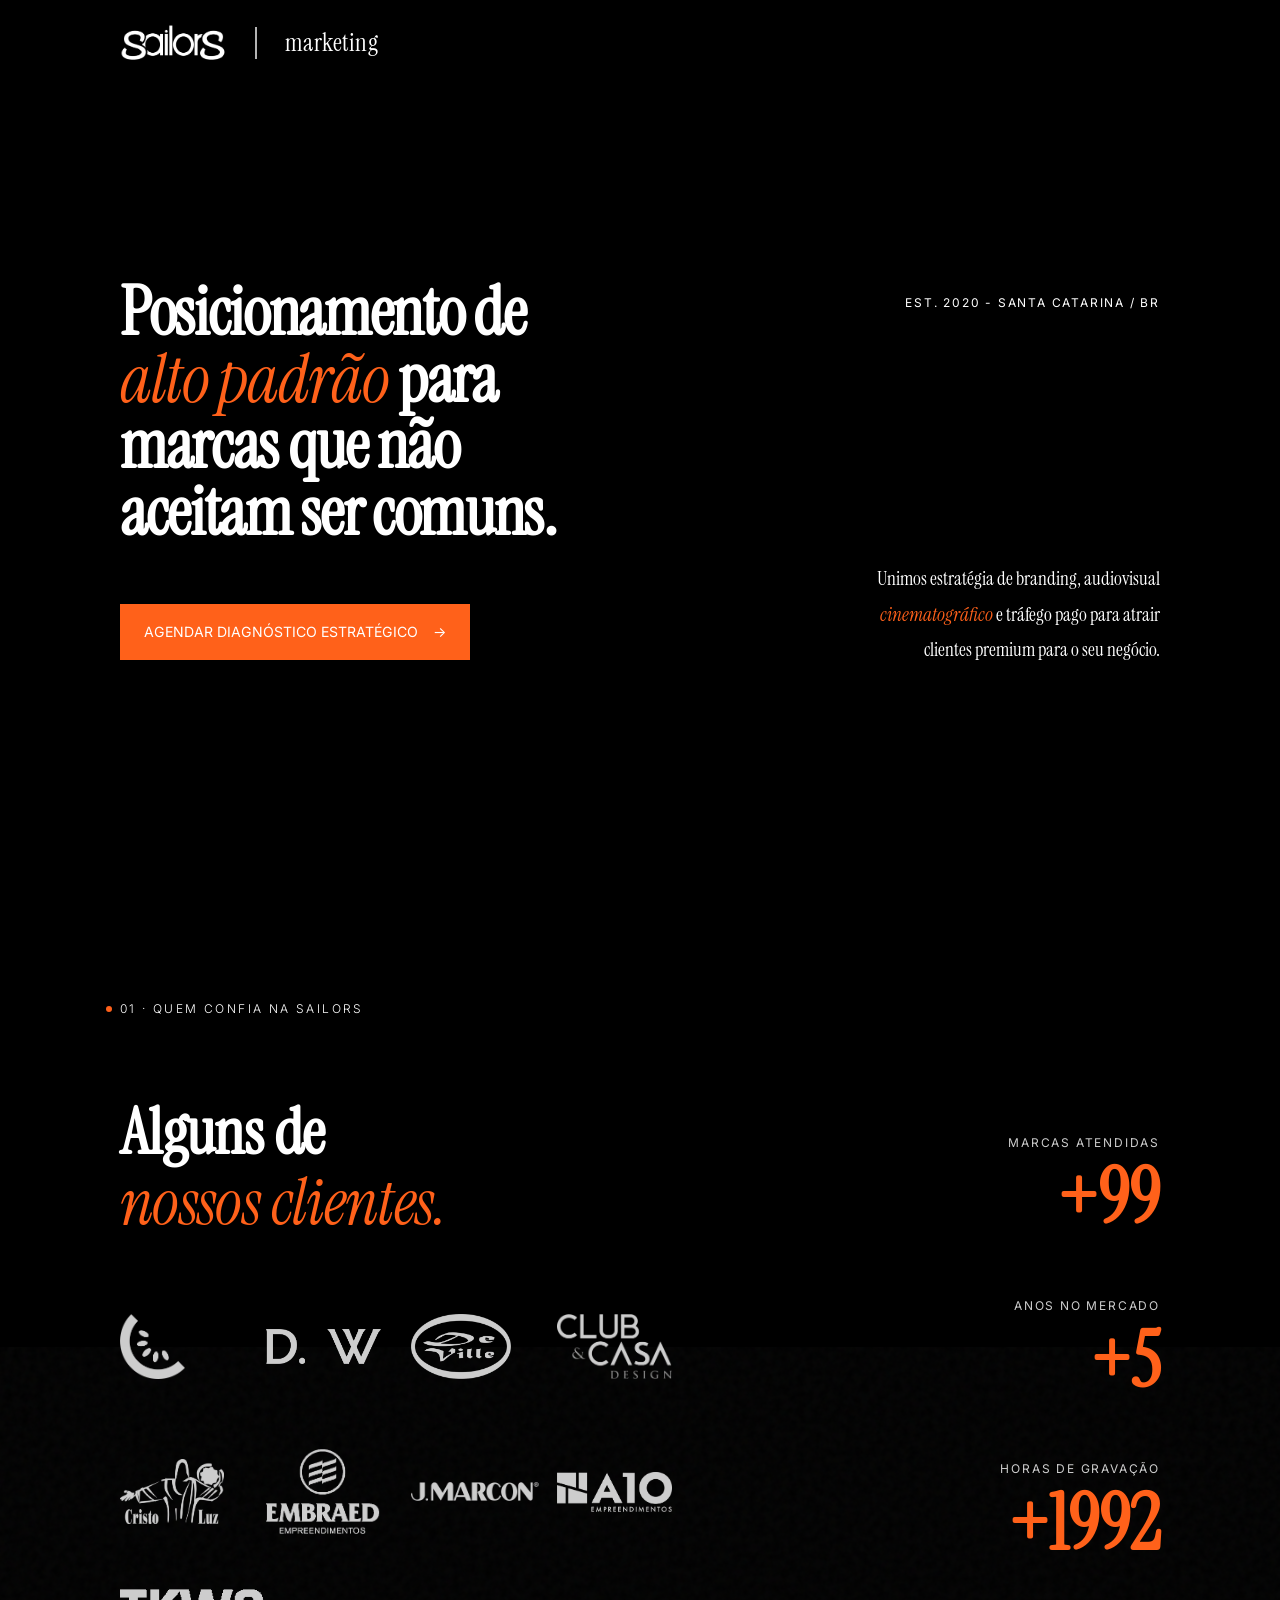
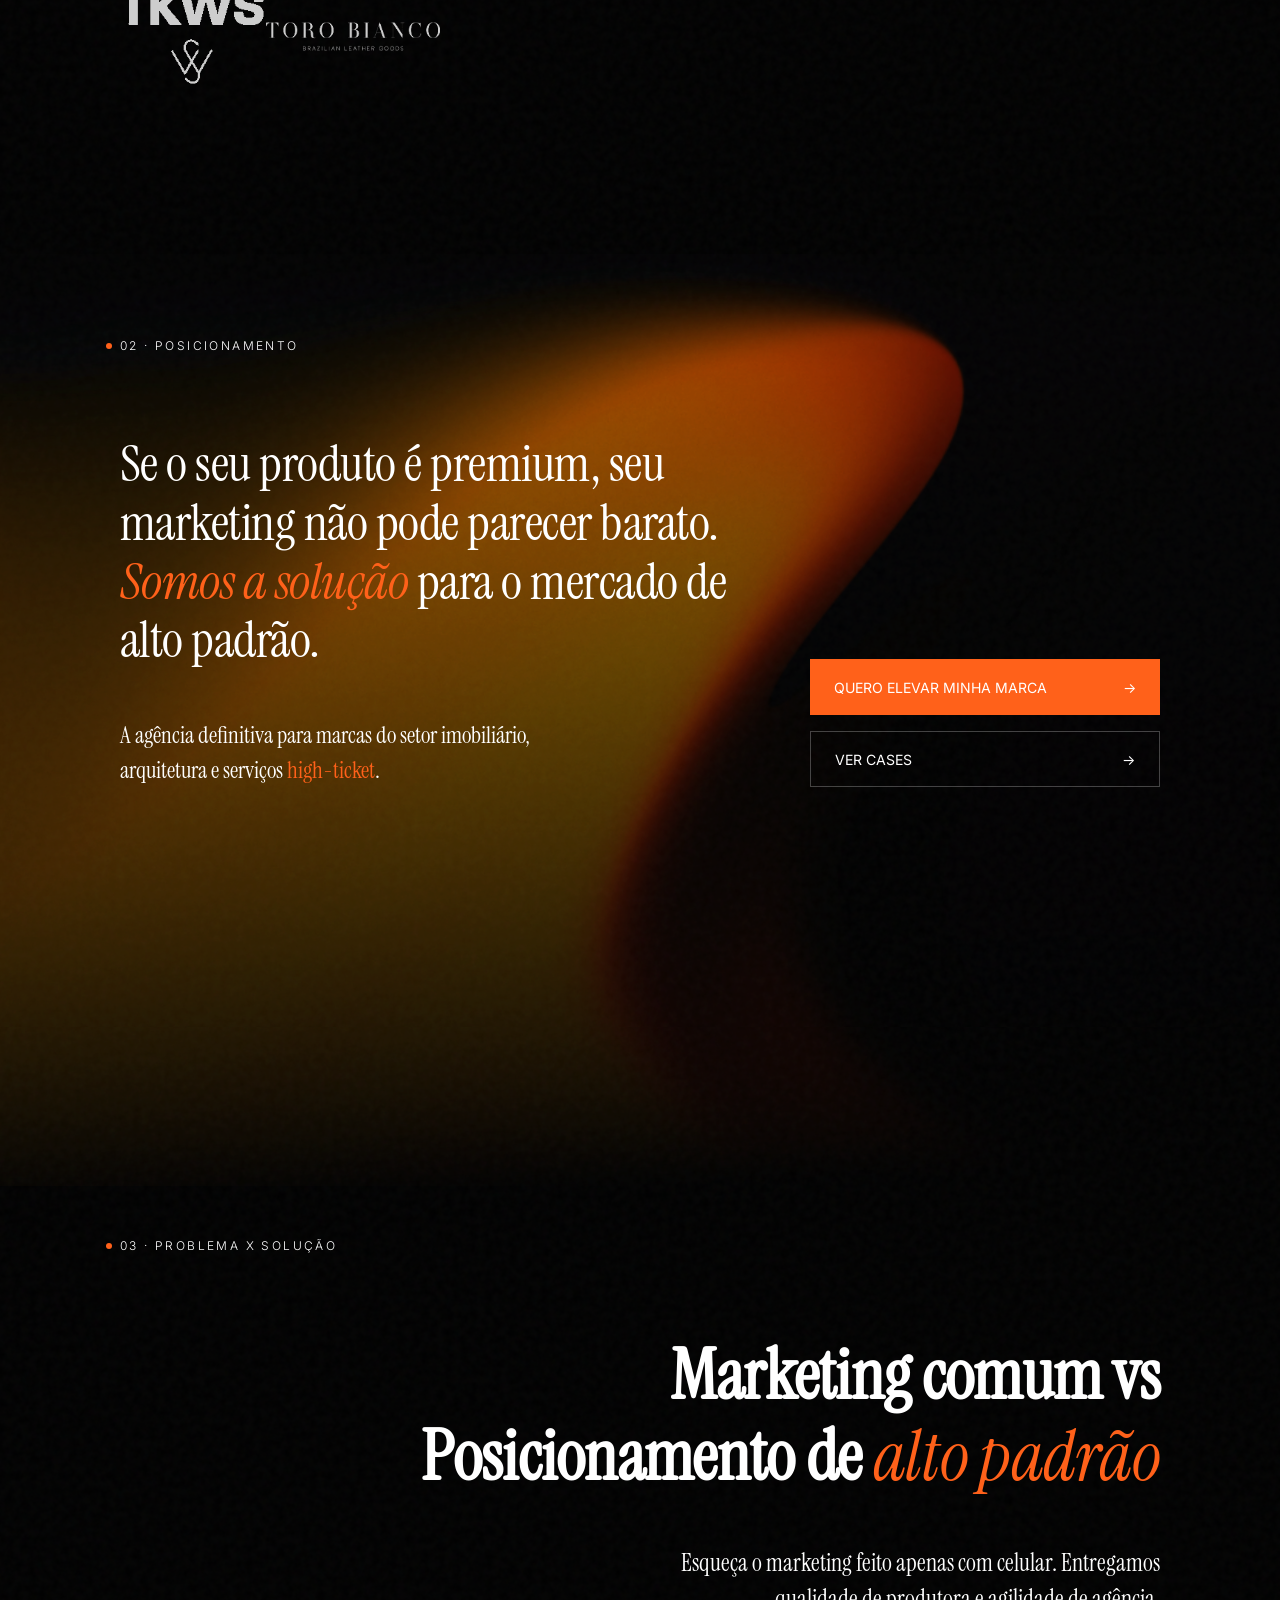
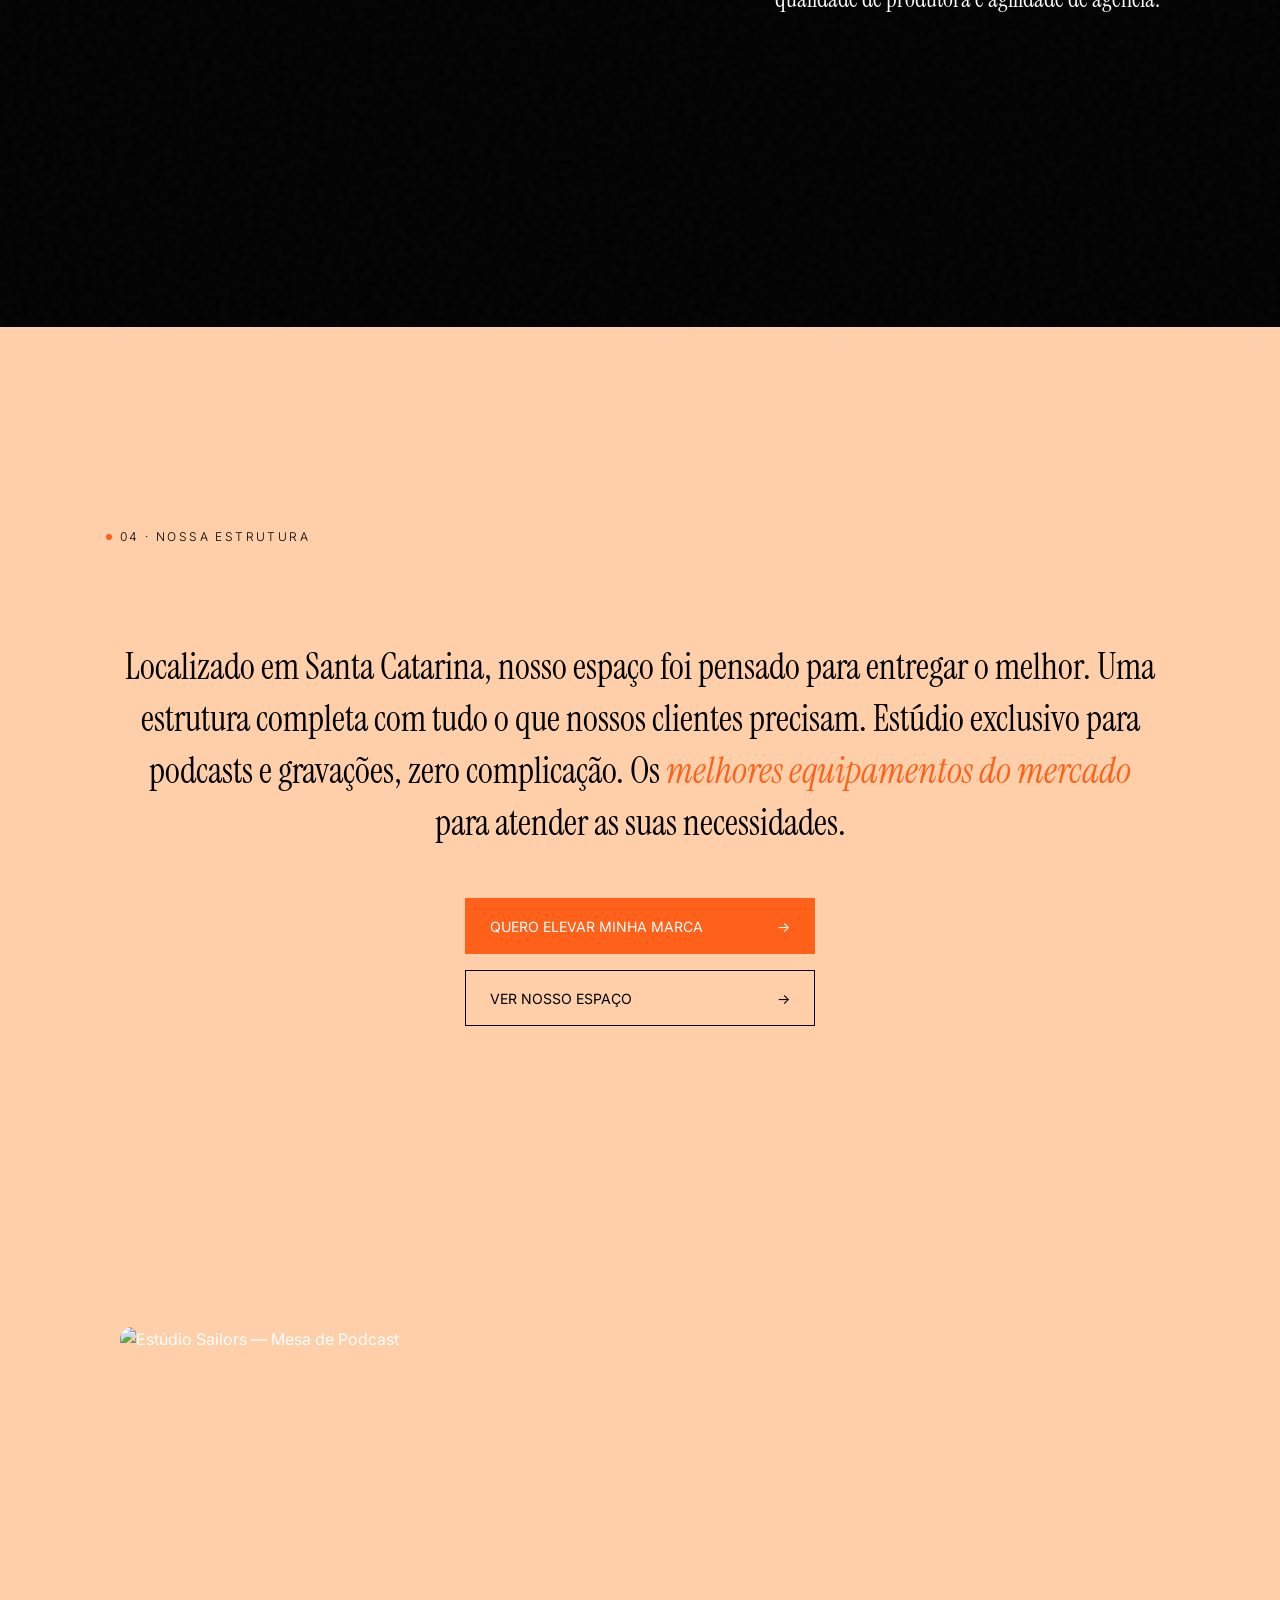
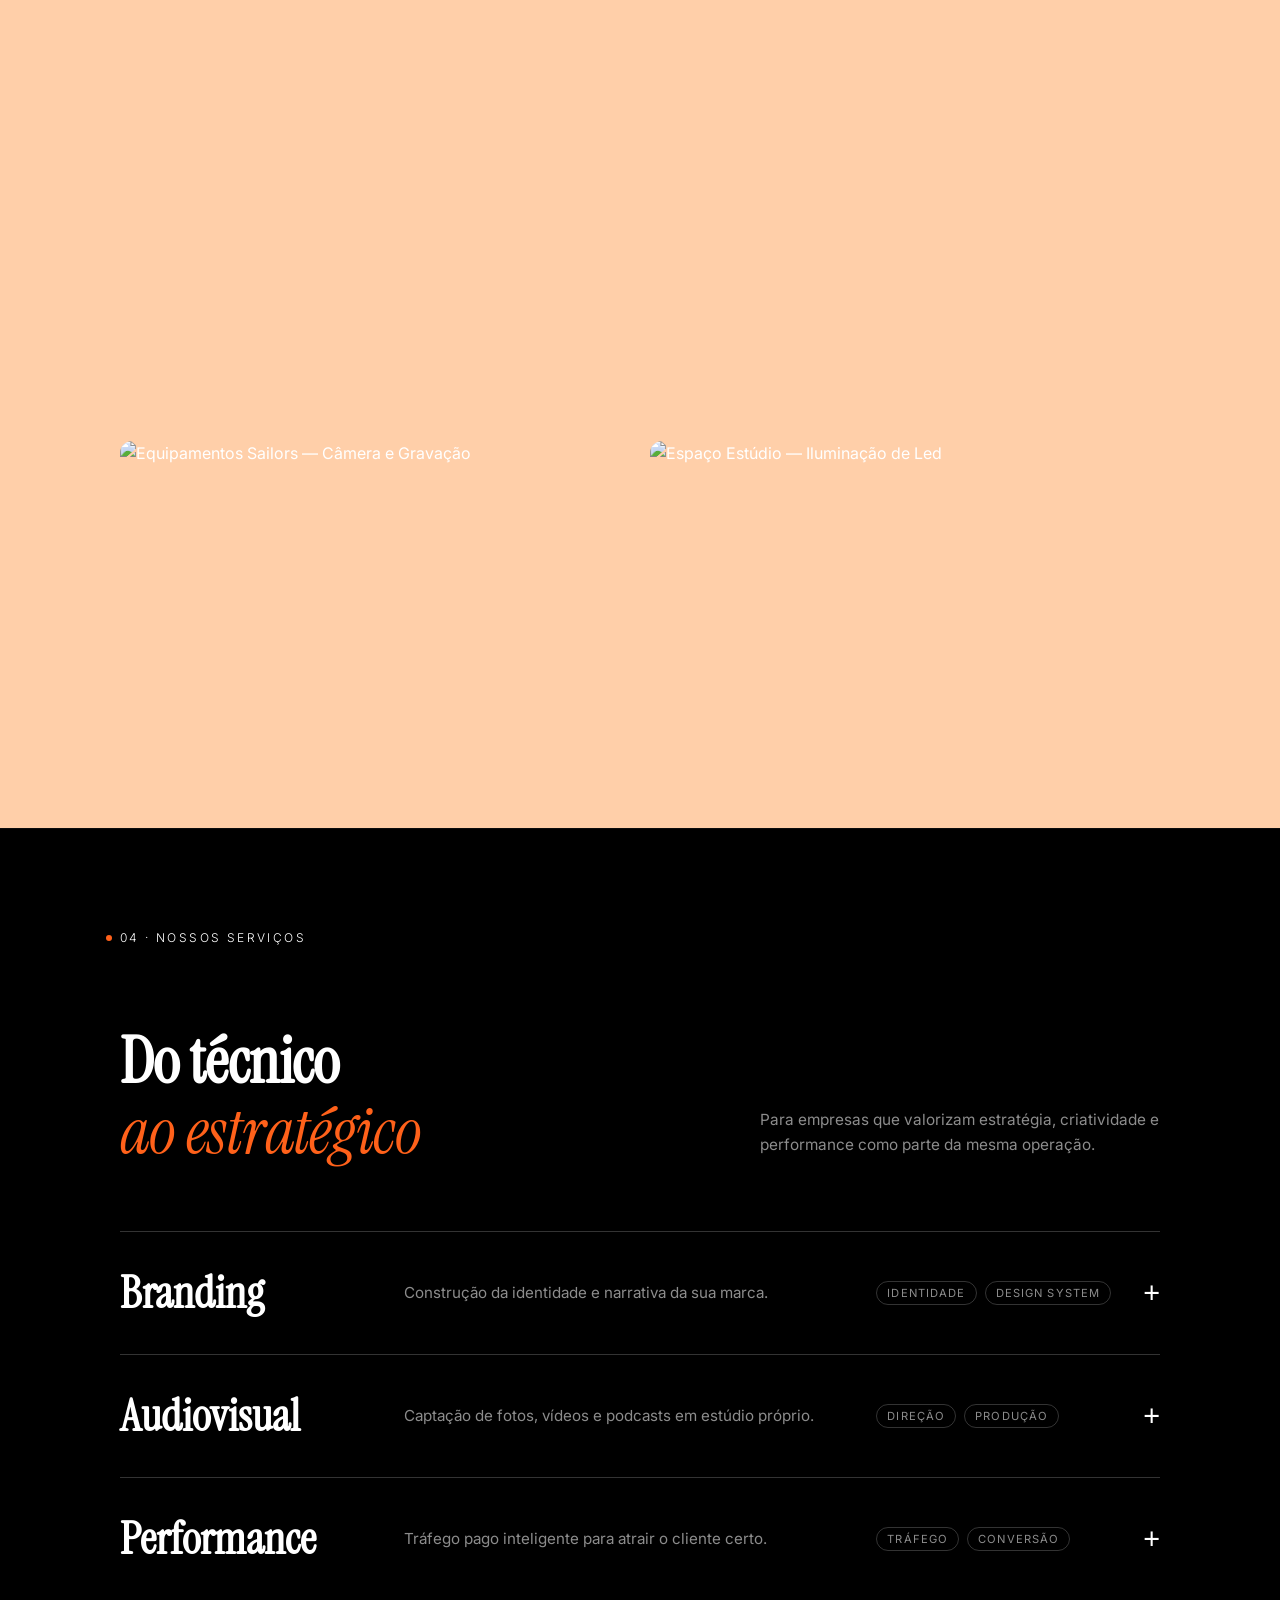
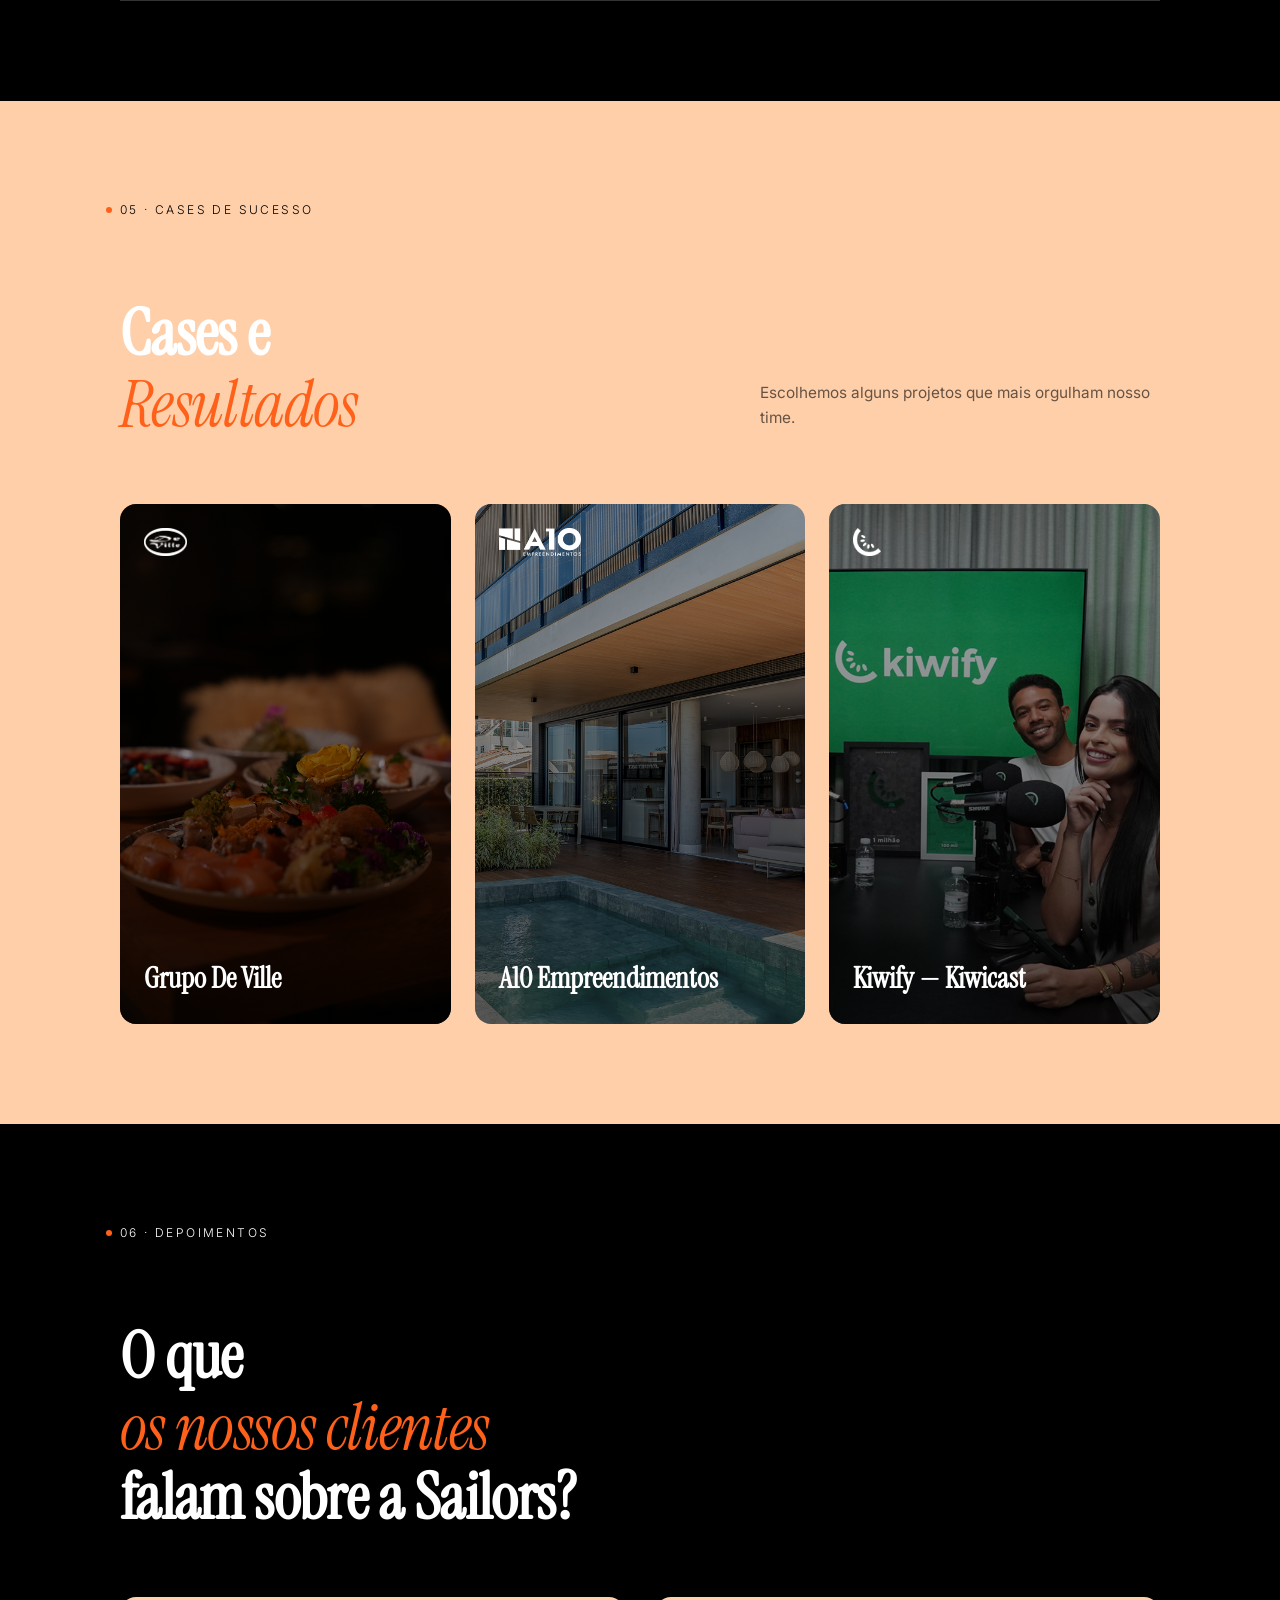
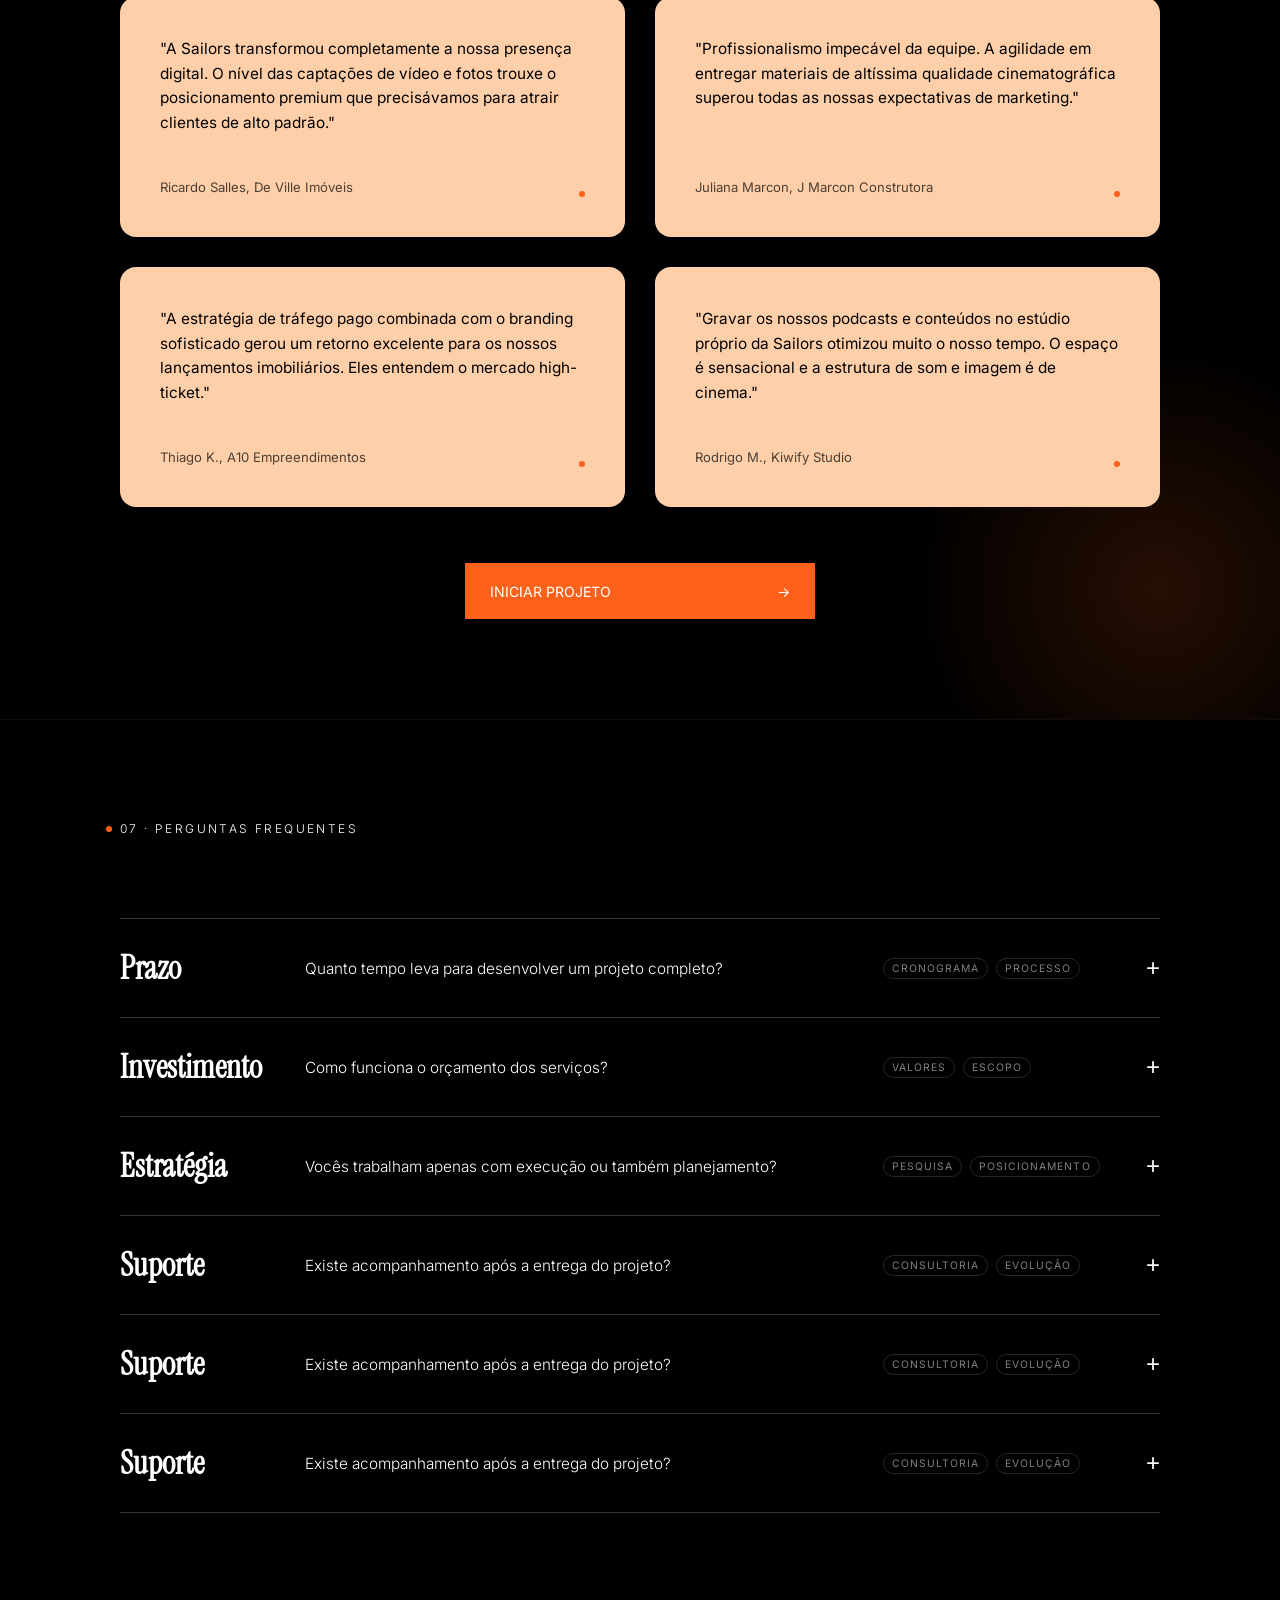
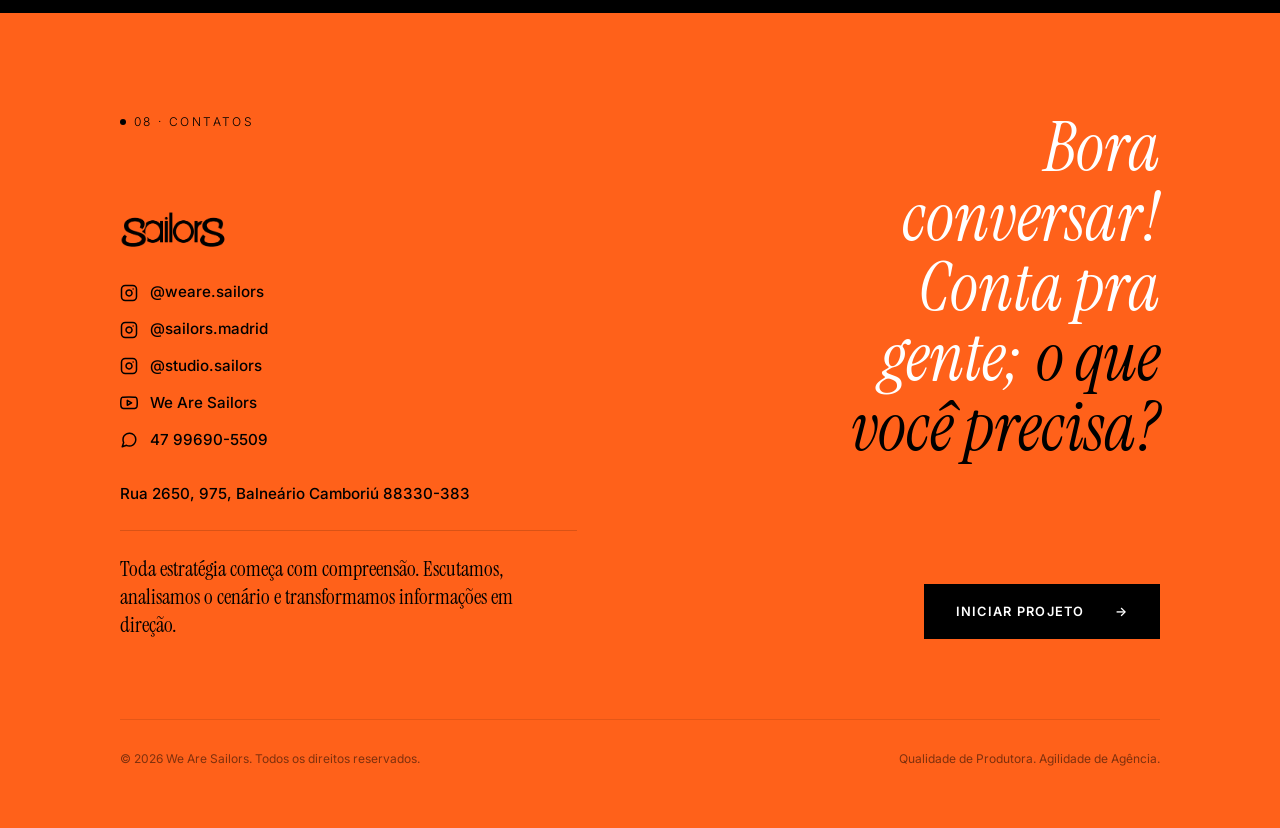
==== commit 5edc2ed1: "fix: atualizar tags dos serviços - Audiovisual (DIREÇÃO/PRODUÇÃO) e Performance (TRÁFEGO/CONVERSÃO)" ====
--- a/desenvolvimento/index.html
+++ b/desenvolvimento/index.html
@@ -280,8 +280,8 @@
                         <span class="service-name">Audiovisual</span>
                         <span class="service-desc-preview">Captação de fotos, vídeos e podcasts em estúdio próprio.</span>
                         <div class="service-tags-wrapper">
-                            <span class="service-tag">IDENTIDADE</span>
-                            <span class="service-tag">DESIGN SYSTEM</span>
+                            <span class="service-tag">DIREÇÃO</span>
+                            <span class="service-tag">PRODUÇÃO</span>
                         </div>
                         <span class="accordion-icon">+</span>
                     </button>
@@ -296,8 +296,8 @@
                         <span class="service-name">Performance</span>
                         <span class="service-desc-preview">Tráfego pago inteligente para atrair o cliente certo.</span>
                         <div class="service-tags-wrapper">
-                            <span class="service-tag">IDENTIDADE</span>
-                            <span class="service-tag">DESIGN SYSTEM</span>
+                            <span class="service-tag">TRÁFEGO</span>
+                            <span class="service-tag">CONVERSÃO</span>
                         </div>
                         <span class="accordion-icon">+</span>
                     </button>
